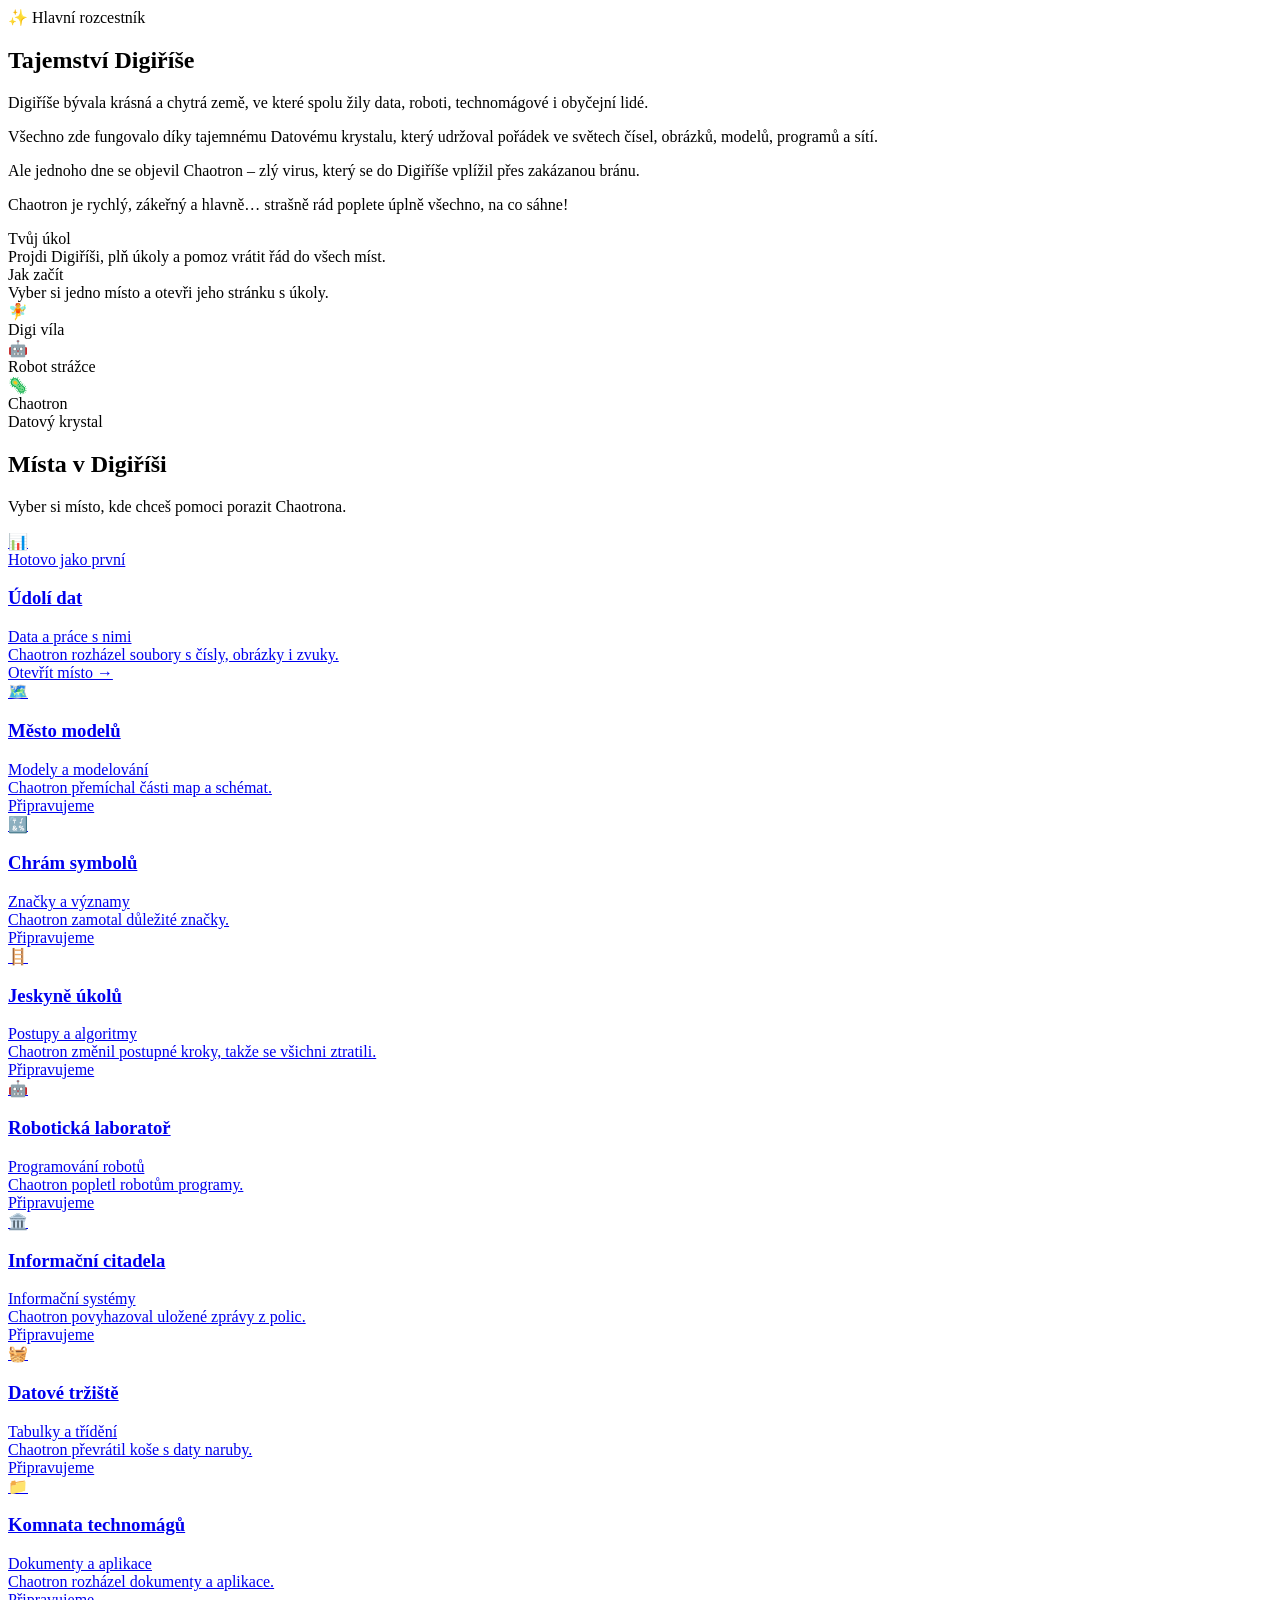
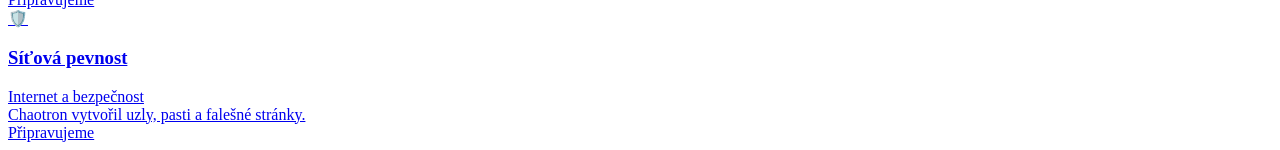
==== index.html @ c81a5618 "Add files via upload" ====
<!DOCTYPE html>
<html lang="cs">
<head>
  <meta charset="utf-8">
  <meta name="viewport" content="width=device-width, initial-scale=1">
  <title>Tajemství Digiříše</title>
  <link rel="stylesheet" href="style.css">
</head>
<body>
  <div class="page-wrap">
    <div class="shell">
      <div class="main-grid">
        <section class="story-panel">
          <div class="story-card">
            <div class="kicker">✨ Hlavní rozcestník</div>

            <div class="title-board">
              <h1>Tajemství Digiříše</h1>
            </div>

            <div class="story-box">
              <p>Digiříše bývala krásná a chytrá země, ve které spolu žily data, roboti, technomágové i obyčejní lidé.</p>
              <p>Všechno zde fungovalo díky tajemnému Datovému krystalu, který udržoval pořádek ve světech čísel, obrázků, modelů, programů a sítí.</p>
              <p>Ale jednoho dne se objevil <span class="evil">Chaotron</span> – zlý virus, který se do Digiříše vplížil přes zakázanou bránu.</p>
              <p class="strong">Chaotron je rychlý, zákeřný a hlavně… strašně rád poplete úplně všechno, na co sáhne!</p>
            </div>

            <div class="info-grid">
              <div class="info-chip sky">
                <span class="label">Tvůj úkol</span>
                <div class="text">Projdi Digiříši, plň úkoly a pomoz vrátit řád do všech míst.</div>
              </div>
              <div class="info-chip mint">
                <span class="label">Jak začít</span>
                <div class="text">Vyber si jedno místo a otevři jeho stránku s úkoly.</div>
              </div>
            </div>

            <div class="scene">
              <div class="tower small" style="left:8%"></div>
              <div class="tower big" style="left:18%"></div>
              <div class="tower small" style="left:33%"></div>
              <div class="tower medium" style="right:29%"></div>
              <div class="tower big" style="right:13%"></div>
              <div class="tower small" style="right:4%"></div>

              <div class="glow"></div>
              <div class="crystal-wrap"><div class="crystal"></div></div>

              <div class="char fairy">
                <div class="emoji">🧚</div>
                <div class="name">Digi víla</div>
              </div>

              <div class="char robot" style="left:18px; bottom:16px">
                <div class="emoji">🤖</div>
                <div class="name">Robot strážce</div>
              </div>

              <div class="char virus">
                <div class="emoji">🦠</div>
                <div class="name">Chaotron</div>
              </div>

              <div class="scene-tag">Datový krystal</div>
            </div>
          </div>
        </section>

        <section class="cards-panel">
          <div class="cards-head">
            <h2>Místa v Digiříši</h2>
            <p>Vyber si místo, kde chceš pomoci porazit Chaotrona.</p>
          </div>

          <div class="place-grid">
            <a class="place-card featured" href="udoli-dat.html">
              <div class="place-top">
                <div class="icon-circle">📊</div>
                <span class="badge">Hotovo jako první</span>
              </div>
              <h3>Údolí dat</h3>
              <div class="place-sub">Data a práce s nimi</div>
              <div class="place-desc">Chaotron rozházel soubory s čísly, obrázky i zvuky.</div>
              <div class="place-link">Otevřít místo →</div>
            </a>

            <a class="place-card placeholder" href="mesto-modelu.html">
              <div class="place-top">
                <div class="icon-circle">🗺️</div>
              </div>
              <h3>Město modelů</h3>
              <div class="place-sub">Modely a modelování</div>
              <div class="place-desc">Chaotron přemíchal části map a schémat.</div>
              <div class="placeholder-note">Připravujeme</div>
            </a>

            <a class="place-card placeholder" href="chram-symbolu.html">
              <div class="place-top">
                <div class="icon-circle">🔣</div>
              </div>
              <h3>Chrám symbolů</h3>
              <div class="place-sub">Značky a významy</div>
              <div class="place-desc">Chaotron zamotal důležité značky.</div>
              <div class="placeholder-note">Připravujeme</div>
            </a>

            <a class="place-card placeholder" href="jeskyne-ukolu.html">
              <div class="place-top">
                <div class="icon-circle">🪜</div>
              </div>
              <h3>Jeskyně úkolů</h3>
              <div class="place-sub">Postupy a algoritmy</div>
              <div class="place-desc">Chaotron změnil postupné kroky, takže se všichni ztratili.</div>
              <div class="placeholder-note">Připravujeme</div>
            </a>

            <a class="place-card placeholder" href="roboticka-laborator.html">
              <div class="place-top">
                <div class="icon-circle">🤖</div>
              </div>
              <h3>Robotická laboratoř</h3>
              <div class="place-sub">Programování robotů</div>
              <div class="place-desc">Chaotron popletl robotům programy.</div>
              <div class="placeholder-note">Připravujeme</div>
            </a>

            <a class="place-card placeholder" href="informacni-citadela.html">
              <div class="place-top">
                <div class="icon-circle">🏛️</div>
              </div>
              <h3>Informační citadela</h3>
              <div class="place-sub">Informační systémy</div>
              <div class="place-desc">Chaotron povyhazoval uložené zprávy z polic.</div>
              <div class="placeholder-note">Připravujeme</div>
            </a>

            <a class="place-card placeholder" href="datove-trziste.html">
              <div class="place-top">
                <div class="icon-circle">🧺</div>
              </div>
              <h3>Datové tržiště</h3>
              <div class="place-sub">Tabulky a třídění</div>
              <div class="place-desc">Chaotron převrátil koše s daty naruby.</div>
              <div class="placeholder-note">Připravujeme</div>
            </a>

            <a class="place-card placeholder" href="komnata-technomagu.html">
              <div class="place-top">
                <div class="icon-circle">📁</div>
              </div>
              <h3>Komnata technomágů</h3>
              <div class="place-sub">Dokumenty a aplikace</div>
              <div class="place-desc">Chaotron rozházel dokumenty a aplikace.</div>
              <div class="placeholder-note">Připravujeme</div>
            </a>

            <a class="place-card placeholder" href="sitova-pevnost.html">
              <div class="place-top">
                <div class="icon-circle">🛡️</div>
              </div>
              <h3>Síťová pevnost</h3>
              <div class="place-sub">Internet a bezpečnost</div>
              <div class="place-desc">Chaotron vytvořil uzly, pasti a falešné stránky.</div>
              <div class="placeholder-note">Připravujeme</div>
            </a>
          </div>
        </section>
      </div>
    </div>
  </div>
</body>
</html>
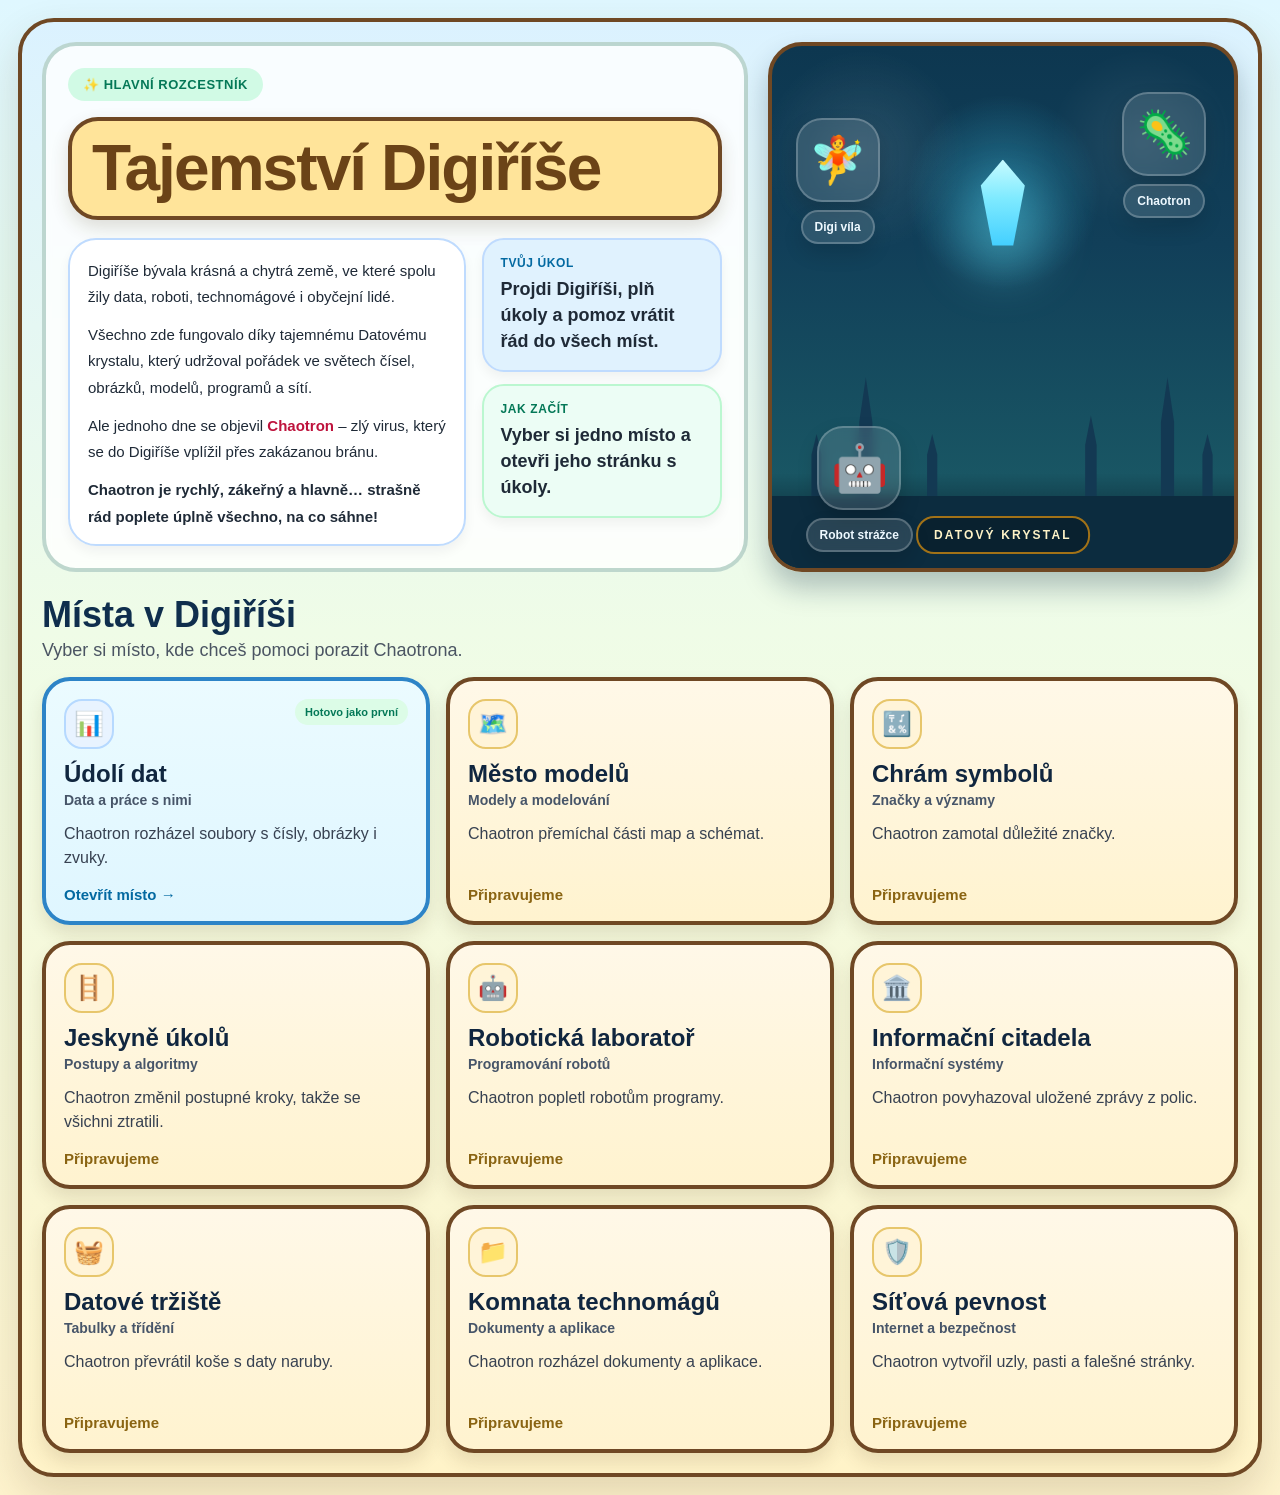
==== commit 255a4ed3: "Add files via upload" ====
--- a/index.html
+++ b/index.html
@@ -1,78 +1,487 @@
-
 <!DOCTYPE html>
 <html lang="cs">
 <head>
   <meta charset="utf-8">
   <meta name="viewport" content="width=device-width, initial-scale=1">
   <title>Tajemství Digiříše</title>
-  <link rel="stylesheet" href="style.css">
+  <style>
+    :root {
+      --bg1: #dff7ff;
+      --bg2: #eafbe5;
+      --bg3: #fff4ce;
+      --panel: rgba(255,255,255,0.82);
+      --line: #6f4824;
+      --gold: #ffe49a;
+      --gold2: #fff3cf;
+      --sky: #dff6ff;
+      --sky-line: #2d84c7;
+      --text: #1f2a37;
+      --muted: #4b5563;
+      --shadow: 0 18px 40px rgba(73, 47, 16, 0.16);
+      --radius-xl: 34px;
+      --radius-lg: 28px;
+      --radius-md: 22px;
+    }
+
+    * { box-sizing: border-box; }
+    html, body { margin: 0; padding: 0; }
+    body {
+      font-family: Arial, Helvetica, sans-serif;
+      background: linear-gradient(180deg, var(--bg1) 0%, var(--bg2) 35%, var(--bg3) 100%);
+      color: var(--text);
+    }
+
+    .page {
+      min-height: 100vh;
+      padding: 18px;
+    }
+
+    .shell {
+      max-width: 1460px;
+      margin: 0 auto;
+      border: 4px solid var(--line);
+      border-radius: 36px;
+      overflow: hidden;
+      background: linear-gradient(180deg, #dbf2ff 0%, #effce7 42%, #fff3c8 100%);
+      box-shadow: var(--shadow);
+    }
+
+    .content {
+      padding: 20px;
+    }
+
+    .hero {
+      display: grid;
+      grid-template-columns: 1.2fr 0.8fr;
+      gap: 20px;
+      align-items: stretch;
+    }
+
+    .story-panel {
+      background: var(--panel);
+      border: 4px solid rgba(6, 95, 70, 0.25);
+      border-radius: var(--radius-xl);
+      padding: 22px;
+      backdrop-filter: blur(4px);
+    }
+
+    .kicker {
+      display: inline-flex;
+      align-items: center;
+      gap: 8px;
+      padding: 9px 15px;
+      border-radius: 999px;
+      background: #d1fae5;
+      font-size: 13px;
+      font-weight: 800;
+      color: #047857;
+      text-transform: uppercase;
+      letter-spacing: .04em;
+    }
+
+    .title-board {
+      margin-top: 16px;
+      background: var(--gold);
+      border: 4px solid var(--line);
+      border-radius: 30px;
+      padding: 16px 20px;
+      box-shadow: 0 8px 18px rgba(73,47,16,0.16);
+    }
+
+    h1 {
+      margin: 0;
+      font-size: clamp(42px, 5vw, 72px);
+      line-height: 0.98;
+      color: #6b4317;
+      letter-spacing: -0.03em;
+    }
+
+    .hero-inner {
+      margin-top: 18px;
+      display: grid;
+      grid-template-columns: 1.25fr 0.75fr;
+      gap: 16px;
+    }
+
+    .story-box {
+      background: rgba(255,255,255,0.9);
+      border: 2px solid #bfdbfe;
+      border-radius: var(--radius-lg);
+      padding: 18px 18px 14px;
+      font-size: 15px;
+      line-height: 1.75;
+      box-shadow: 0 6px 12px rgba(0,0,0,0.05);
+    }
+
+    .story-box p { margin: 0 0 12px; }
+    .story-box p:last-child { margin-bottom: 0; }
+    .evil { color: #be123c; font-weight: 800; }
+    .strong { font-weight: 700; }
+
+    .side-info {
+      display: grid;
+      gap: 12px;
+      align-content: start;
+    }
+
+    .info-card {
+      border-radius: var(--radius-md);
+      padding: 16px;
+      border: 2px solid;
+      box-shadow: 0 6px 12px rgba(0,0,0,0.05);
+    }
+
+    .info-card.blue { background: #e0f2fe; border-color: #bfdbfe; }
+    .info-card.green { background: #ecfdf5; border-color: #bbf7d0; }
+    .info-label {
+      font-size: 12px;
+      font-weight: 800;
+      text-transform: uppercase;
+      letter-spacing: .05em;
+      margin-bottom: 6px;
+    }
+    .blue .info-label { color: #0369a1; }
+    .green .info-label { color: #047857; }
+    .info-text { font-size: 18px; line-height: 1.45; font-weight: 700; }
+
+    .scene {
+      position: relative;
+      min-height: 310px;
+      border: 4px solid var(--line);
+      border-radius: var(--radius-xl);
+      overflow: hidden;
+      background: linear-gradient(180deg, #0d3750 0%, #113f59 38%, #1c5f68 100%);
+      box-shadow: 0 16px 28px rgba(12, 44, 63, 0.28);
+    }
+
+    .scene::before {
+      content: "";
+      position: absolute;
+      inset: 0;
+      background:
+        radial-gradient(circle at 50% 28%, rgba(70,220,255,0.34), transparent 22%),
+        radial-gradient(circle at 20% 20%, rgba(255,255,255,0.10), transparent 18%),
+        radial-gradient(circle at 80% 18%, rgba(255,255,255,0.08), transparent 16%);
+      pointer-events: none;
+    }
+
+    .ground {
+      position: absolute;
+      inset-inline: 0;
+      bottom: 0;
+      height: 95px;
+      background: linear-gradient(180deg, rgba(7,30,44,0) 0%, rgba(7,30,44,0.45) 35%, rgba(7,30,44,0.95) 100%);
+    }
+
+    .ground::after {
+      content: "";
+      position: absolute;
+      inset-inline: 0;
+      bottom: 0;
+      height: 72px;
+      background: #0c2c3f;
+    }
+
+    .tower {
+      position: absolute;
+      bottom: 72px;
+      background: #143853;
+      opacity: .95;
+    }
+    .tower.small { width: 16px; height: 86px; clip-path: polygon(18% 100%,18% 52%,50% 28%,82% 52%,82% 100%); }
+    .tower.medium { width: 18px; height: 98px; clip-path: polygon(18% 100%,18% 48%,50% 18%,82% 48%,82% 100%); }
+    .tower.big { width: 22px; height: 132px; clip-path: polygon(20% 100%,20% 44%,50% 10%,80% 44%,80% 100%); }
+
+    .crystal-glow {
+      position: absolute;
+      left: 50%;
+      top: 28%;
+      width: 82px;
+      height: 82px;
+      transform: translateX(-50%);
+      background: rgba(103,232,249,0.35);
+      border-radius: 999px;
+      filter: blur(24px);
+    }
+
+    .crystal-wrap {
+      position: absolute;
+      left: 50%;
+      top: 21%;
+      transform: translateX(-50%);
+      width: 94px;
+      height: 94px;
+      display: grid;
+      place-items: center;
+    }
+
+    .crystal {
+      width: 58px;
+      height: 86px;
+      background: linear-gradient(180deg, #c7fbff 0%, #7eeaff 45%, #43cfff 100%);
+      clip-path: polygon(50% 0%,88% 30%,68% 100%,32% 100%,12% 30%);
+      box-shadow: 0 0 30px rgba(87, 232, 255, 0.85);
+    }
+
+    .char {
+      position: absolute;
+      display: flex;
+      flex-direction: column;
+      align-items: center;
+      gap: 8px;
+    }
+
+    .char .emoji {
+      display: grid;
+      place-items: center;
+      width: 84px;
+      height: 84px;
+      border-radius: 26px;
+      border: 2px solid rgba(255,255,255,0.22);
+      background: rgba(255,255,255,0.12);
+      box-shadow: 0 10px 20px rgba(0,0,0,0.18);
+      backdrop-filter: blur(6px);
+      font-size: 46px;
+    }
+
+    .char .name {
+      padding: 8px 12px;
+      border-radius: 18px;
+      border: 2px solid rgba(255,255,255,0.22);
+      background: rgba(255,255,255,0.12);
+      color: #eef9ff;
+      font-size: 12px;
+      font-weight: 800;
+      box-shadow: 0 10px 20px rgba(0,0,0,0.12);
+      backdrop-filter: blur(6px);
+    }
+
+    .fairy { left: 24px; top: 72px; }
+    .robot { left: 34px; bottom: 16px; }
+    .virus { right: 28px; top: 46px; }
+
+    .scene-tag {
+      position: absolute;
+      left: 50%;
+      bottom: 14px;
+      transform: translateX(-50%);
+      padding: 10px 16px;
+      border-radius: 18px;
+      border: 2px solid rgba(245, 158, 11, 0.65);
+      background: rgba(0,0,0,0.25);
+      color: #fef3c7;
+      font-size: 12px;
+      font-weight: 800;
+      text-transform: uppercase;
+      letter-spacing: .18em;
+    }
+
+    .places {
+      margin-top: 24px;
+    }
+
+    .places h2 {
+      margin: 0;
+      font-size: 36px;
+      line-height: 1.05;
+      color: #0f2e4d;
+    }
+
+    .places p.sub {
+      margin: 6px 0 0;
+      font-size: 18px;
+      color: var(--muted);
+    }
+
+    .place-grid {
+      margin-top: 16px;
+      display: grid;
+      grid-template-columns: repeat(3, minmax(0, 1fr));
+      gap: 16px;
+    }
+
+    .place-card {
+      display: flex;
+      flex-direction: column;
+      min-height: 248px;
+      text-decoration: none;
+      color: inherit;
+      border: 4px solid var(--line);
+      border-radius: 28px;
+      background: linear-gradient(180deg, #fff8e8 0%, #fff3cf 100%);
+      padding: 18px;
+      box-shadow: 0 10px 18px rgba(73,47,16,0.12);
+      transition: transform .18s ease, box-shadow .18s ease;
+    }
+
+    .place-card:hover {
+      transform: translateY(-4px);
+      box-shadow: 0 14px 24px rgba(73,47,16,0.18);
+    }
+
+    .place-card.featured {
+      border-color: var(--sky-line);
+      background: linear-gradient(180deg, #ebfbff 0%, #dff6ff 100%);
+    }
+
+    .place-top {
+      display: flex;
+      align-items: flex-start;
+      justify-content: space-between;
+      gap: 10px;
+      margin-bottom: 12px;
+    }
+
+    .icon-circle {
+      width: 50px;
+      height: 50px;
+      border-radius: 18px;
+      display: grid;
+      place-items: center;
+      font-size: 24px;
+      border: 2px solid #e7c66b;
+      background: #fff4d8;
+      flex: none;
+    }
+
+    .featured .icon-circle {
+      border-color: #b6d9ff;
+      background: #e8f3ff;
+    }
+
+    .badge {
+      display: inline-block;
+      padding: 7px 10px;
+      border-radius: 999px;
+      background: #dcfce7;
+      color: #047857;
+      font-size: 11px;
+      font-weight: 800;
+      white-space: nowrap;
+    }
+
+    .place-card h3 {
+      margin: 0;
+      font-size: 24px;
+      line-height: 1.12;
+      color: #10263f;
+    }
+
+    .place-sub {
+      margin-top: 4px;
+      font-size: 14px;
+      font-weight: 700;
+      color: #475569;
+    }
+
+    .place-desc {
+      margin-top: 14px;
+      font-size: 16px;
+      line-height: 1.55;
+      color: #374151;
+      flex: 1;
+    }
+
+    .place-link, .placeholder-note {
+      margin-top: 14px;
+      font-size: 15px;
+      font-weight: 800;
+    }
+
+    .place-link { color: #0369a1; }
+    .placeholder-note { color: #8a6412; }
+
+    @media (max-width: 1200px) {
+      .hero { grid-template-columns: 1fr; }
+      .scene { min-height: 280px; }
+    }
+
+    @media (max-width: 980px) {
+      .hero-inner { grid-template-columns: 1fr; }
+      .place-grid { grid-template-columns: repeat(2, minmax(0, 1fr)); }
+    }
+
+    @media (max-width: 640px) {
+      .page { padding: 10px; }
+      .content { padding: 12px; }
+      .story-panel { padding: 16px; }
+      .title-board { padding: 14px 16px; }
+      .place-grid { grid-template-columns: 1fr; }
+      .place-card { min-height: 220px; }
+      .scene { min-height: 250px; }
+      .char .emoji { width: 72px; height: 72px; font-size: 38px; }
+      .char .name { font-size: 11px; }
+      .scene-tag { letter-spacing: .1em; }
+    }
+  </style>
 </head>
 <body>
-  <div class="page-wrap">
+  <div class="page">
     <div class="shell">
-      <div class="main-grid">
-        <section class="story-panel">
-          <div class="story-card">
+      <div class="content">
+        <section class="hero">
+          <div class="story-panel">
             <div class="kicker">✨ Hlavní rozcestník</div>
 
             <div class="title-board">
               <h1>Tajemství Digiříše</h1>
             </div>
 
-            <div class="story-box">
-              <p>Digiříše bývala krásná a chytrá země, ve které spolu žily data, roboti, technomágové i obyčejní lidé.</p>
-              <p>Všechno zde fungovalo díky tajemnému Datovému krystalu, který udržoval pořádek ve světech čísel, obrázků, modelů, programů a sítí.</p>
-              <p>Ale jednoho dne se objevil <span class="evil">Chaotron</span> – zlý virus, který se do Digiříše vplížil přes zakázanou bránu.</p>
-              <p class="strong">Chaotron je rychlý, zákeřný a hlavně… strašně rád poplete úplně všechno, na co sáhne!</p>
-            </div>
-
-            <div class="info-grid">
-              <div class="info-chip sky">
-                <span class="label">Tvůj úkol</span>
-                <div class="text">Projdi Digiříši, plň úkoly a pomoz vrátit řád do všech míst.</div>
+            <div class="hero-inner">
+              <div class="story-box">
+                <p>Digiříše bývala krásná a chytrá země, ve které spolu žily data, roboti, technomágové i obyčejní lidé.</p>
+                <p>Všechno zde fungovalo díky tajemnému Datovému krystalu, který udržoval pořádek ve světech čísel, obrázků, modelů, programů a sítí.</p>
+                <p>Ale jednoho dne se objevil <span class="evil">Chaotron</span> – zlý virus, který se do Digiříše vplížil přes zakázanou bránu.</p>
+                <p class="strong">Chaotron je rychlý, zákeřný a hlavně… strašně rád poplete úplně všechno, na co sáhne!</p>
               </div>
-              <div class="info-chip mint">
-                <span class="label">Jak začít</span>
-                <div class="text">Vyber si jedno místo a otevři jeho stránku s úkoly.</div>
+
+              <div class="side-info">
+                <div class="info-card blue">
+                  <div class="info-label">Tvůj úkol</div>
+                  <div class="info-text">Projdi Digiříši, plň úkoly a pomoz vrátit řád do všech míst.</div>
+                </div>
+                <div class="info-card green">
+                  <div class="info-label">Jak začít</div>
+                  <div class="info-text">Vyber si jedno místo a otevři jeho stránku s úkoly.</div>
+                </div>
               </div>
             </div>
-
-            <div class="scene">
-              <div class="tower small" style="left:8%"></div>
-              <div class="tower big" style="left:18%"></div>
-              <div class="tower small" style="left:33%"></div>
-              <div class="tower medium" style="right:29%"></div>
-              <div class="tower big" style="right:13%"></div>
-              <div class="tower small" style="right:4%"></div>
-
-              <div class="glow"></div>
-              <div class="crystal-wrap"><div class="crystal"></div></div>
-
-              <div class="char fairy">
-                <div class="emoji">🧚</div>
-                <div class="name">Digi víla</div>
-              </div>
-
-              <div class="char robot" style="left:18px; bottom:16px">
-                <div class="emoji">🤖</div>
-                <div class="name">Robot strážce</div>
-              </div>
-
-              <div class="char virus">
-                <div class="emoji">🦠</div>
-                <div class="name">Chaotron</div>
-              </div>
-
-              <div class="scene-tag">Datový krystal</div>
+          </div>
+
+          <div class="scene">
+            <div class="ground"></div>
+            <div class="tower small" style="left:8%"></div>
+            <div class="tower big" style="left:18%"></div>
+            <div class="tower small" style="left:33%"></div>
+            <div class="tower medium" style="right:29%"></div>
+            <div class="tower big" style="right:12%"></div>
+            <div class="tower small" style="right:4%"></div>
+
+            <div class="crystal-glow"></div>
+            <div class="crystal-wrap"><div class="crystal"></div></div>
+
+            <div class="char fairy">
+              <div class="emoji">🧚</div>
+              <div class="name">Digi víla</div>
             </div>
+
+            <div class="char robot">
+              <div class="emoji">🤖</div>
+              <div class="name">Robot strážce</div>
+            </div>
+
+            <div class="char virus">
+              <div class="emoji">🦠</div>
+              <div class="name">Chaotron</div>
+            </div>
+
+            <div class="scene-tag">Datový krystal</div>
           </div>
         </section>
 
-        <section class="cards-panel">
-          <div class="cards-head">
-            <h2>Místa v Digiříši</h2>
-            <p>Vyber si místo, kde chceš pomoci porazit Chaotrona.</p>
-          </div>
+        <section class="places">
+          <h2>Místa v Digiříši</h2>
+          <p class="sub">Vyber si místo, kde chceš pomoci porazit Chaotrona.</p>
 
           <div class="place-grid">
             <a class="place-card featured" href="udoli-dat.html">
@@ -86,80 +495,64 @@
               <div class="place-link">Otevřít místo →</div>
             </a>
 
-            <a class="place-card placeholder" href="mesto-modelu.html">
-              <div class="place-top">
-                <div class="icon-circle">🗺️</div>
-              </div>
+            <a class="place-card" href="mesto-modelu.html">
+              <div class="place-top"><div class="icon-circle">🗺️</div></div>
               <h3>Město modelů</h3>
               <div class="place-sub">Modely a modelování</div>
               <div class="place-desc">Chaotron přemíchal části map a schémat.</div>
               <div class="placeholder-note">Připravujeme</div>
             </a>
 
-            <a class="place-card placeholder" href="chram-symbolu.html">
-              <div class="place-top">
-                <div class="icon-circle">🔣</div>
-              </div>
+            <a class="place-card" href="chram-symbolu.html">
+              <div class="place-top"><div class="icon-circle">🔣</div></div>
               <h3>Chrám symbolů</h3>
               <div class="place-sub">Značky a významy</div>
               <div class="place-desc">Chaotron zamotal důležité značky.</div>
               <div class="placeholder-note">Připravujeme</div>
             </a>
 
-            <a class="place-card placeholder" href="jeskyne-ukolu.html">
-              <div class="place-top">
-                <div class="icon-circle">🪜</div>
-              </div>
+            <a class="place-card" href="jeskyne-ukolu.html">
+              <div class="place-top"><div class="icon-circle">🪜</div></div>
               <h3>Jeskyně úkolů</h3>
               <div class="place-sub">Postupy a algoritmy</div>
               <div class="place-desc">Chaotron změnil postupné kroky, takže se všichni ztratili.</div>
               <div class="placeholder-note">Připravujeme</div>
             </a>
 
-            <a class="place-card placeholder" href="roboticka-laborator.html">
-              <div class="place-top">
-                <div class="icon-circle">🤖</div>
-              </div>
+            <a class="place-card" href="roboticka-laborator.html">
+              <div class="place-top"><div class="icon-circle">🤖</div></div>
               <h3>Robotická laboratoř</h3>
               <div class="place-sub">Programování robotů</div>
               <div class="place-desc">Chaotron popletl robotům programy.</div>
               <div class="placeholder-note">Připravujeme</div>
             </a>
 
-            <a class="place-card placeholder" href="informacni-citadela.html">
-              <div class="place-top">
-                <div class="icon-circle">🏛️</div>
-              </div>
+            <a class="place-card" href="informacni-citadela.html">
+              <div class="place-top"><div class="icon-circle">🏛️</div></div>
               <h3>Informační citadela</h3>
               <div class="place-sub">Informační systémy</div>
               <div class="place-desc">Chaotron povyhazoval uložené zprávy z polic.</div>
               <div class="placeholder-note">Připravujeme</div>
             </a>
 
-            <a class="place-card placeholder" href="datove-trziste.html">
-              <div class="place-top">
-                <div class="icon-circle">🧺</div>
-              </div>
+            <a class="place-card" href="datove-trziste.html">
+              <div class="place-top"><div class="icon-circle">🧺</div></div>
               <h3>Datové tržiště</h3>
               <div class="place-sub">Tabulky a třídění</div>
               <div class="place-desc">Chaotron převrátil koše s daty naruby.</div>
               <div class="placeholder-note">Připravujeme</div>
             </a>
 
-            <a class="place-card placeholder" href="komnata-technomagu.html">
-              <div class="place-top">
-                <div class="icon-circle">📁</div>
-              </div>
+            <a class="place-card" href="komnata-technomagu.html">
+              <div class="place-top"><div class="icon-circle">📁</div></div>
               <h3>Komnata technomágů</h3>
               <div class="place-sub">Dokumenty a aplikace</div>
               <div class="place-desc">Chaotron rozházel dokumenty a aplikace.</div>
               <div class="placeholder-note">Připravujeme</div>
             </a>
 
-            <a class="place-card placeholder" href="sitova-pevnost.html">
-              <div class="place-top">
-                <div class="icon-circle">🛡️</div>
-              </div>
+            <a class="place-card" href="sitova-pevnost.html">
+              <div class="place-top"><div class="icon-circle">🛡️</div></div>
               <h3>Síťová pevnost</h3>
               <div class="place-sub">Internet a bezpečnost</div>
               <div class="place-desc">Chaotron vytvořil uzly, pasti a falešné stránky.</div>
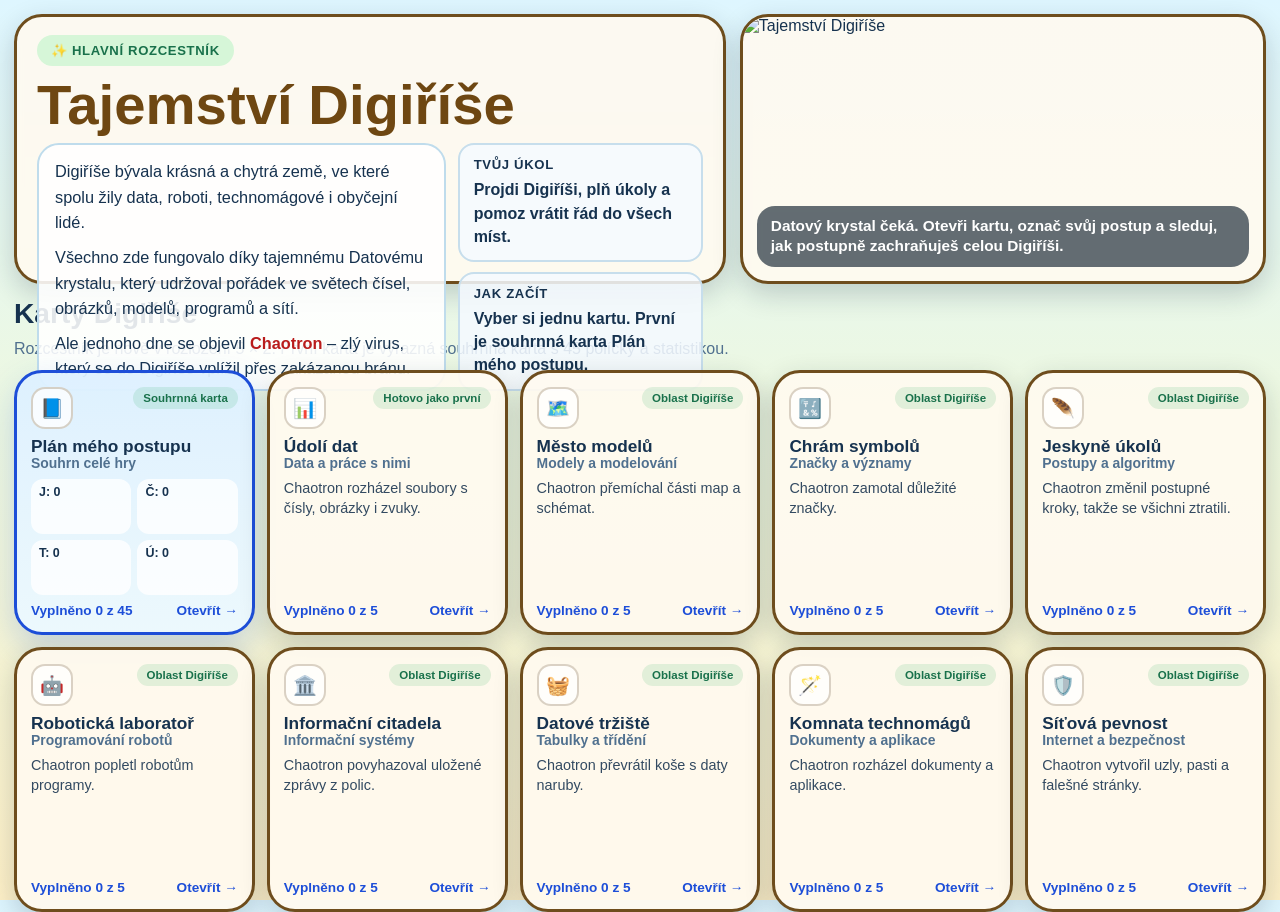
==== commit 794a6844: "Add files via upload" ====
--- a/index.html
+++ b/index.html
@@ -1,567 +1,50 @@
-<!DOCTYPE html>
+<!doctype html>
 <html lang="cs">
 <head>
   <meta charset="utf-8">
   <meta name="viewport" content="width=device-width, initial-scale=1">
   <title>Tajemství Digiříše</title>
-  <style>
-    :root {
-      --bg1: #dff7ff;
-      --bg2: #eafbe5;
-      --bg3: #fff4ce;
-      --panel: rgba(255,255,255,0.82);
-      --line: #6f4824;
-      --gold: #ffe49a;
-      --gold2: #fff3cf;
-      --sky: #dff6ff;
-      --sky-line: #2d84c7;
-      --text: #1f2a37;
-      --muted: #4b5563;
-      --shadow: 0 18px 40px rgba(73, 47, 16, 0.16);
-      --radius-xl: 34px;
-      --radius-lg: 28px;
-      --radius-md: 22px;
-    }
-
-    * { box-sizing: border-box; }
-    html, body { margin: 0; padding: 0; }
-    body {
-      font-family: Arial, Helvetica, sans-serif;
-      background: linear-gradient(180deg, var(--bg1) 0%, var(--bg2) 35%, var(--bg3) 100%);
-      color: var(--text);
-    }
-
-    .page {
-      min-height: 100vh;
-      padding: 18px;
-    }
-
-    .shell {
-      max-width: 1460px;
-      margin: 0 auto;
-      border: 4px solid var(--line);
-      border-radius: 36px;
-      overflow: hidden;
-      background: linear-gradient(180deg, #dbf2ff 0%, #effce7 42%, #fff3c8 100%);
-      box-shadow: var(--shadow);
-    }
-
-    .content {
-      padding: 20px;
-    }
-
-    .hero {
-      display: grid;
-      grid-template-columns: 1.2fr 0.8fr;
-      gap: 20px;
-      align-items: stretch;
-    }
-
-    .story-panel {
-      background: var(--panel);
-      border: 4px solid rgba(6, 95, 70, 0.25);
-      border-radius: var(--radius-xl);
-      padding: 22px;
-      backdrop-filter: blur(4px);
-    }
-
-    .kicker {
-      display: inline-flex;
-      align-items: center;
-      gap: 8px;
-      padding: 9px 15px;
-      border-radius: 999px;
-      background: #d1fae5;
-      font-size: 13px;
-      font-weight: 800;
-      color: #047857;
-      text-transform: uppercase;
-      letter-spacing: .04em;
-    }
-
-    .title-board {
-      margin-top: 16px;
-      background: var(--gold);
-      border: 4px solid var(--line);
-      border-radius: 30px;
-      padding: 16px 20px;
-      box-shadow: 0 8px 18px rgba(73,47,16,0.16);
-    }
-
-    h1 {
-      margin: 0;
-      font-size: clamp(42px, 5vw, 72px);
-      line-height: 0.98;
-      color: #6b4317;
-      letter-spacing: -0.03em;
-    }
-
-    .hero-inner {
-      margin-top: 18px;
-      display: grid;
-      grid-template-columns: 1.25fr 0.75fr;
-      gap: 16px;
-    }
-
-    .story-box {
-      background: rgba(255,255,255,0.9);
-      border: 2px solid #bfdbfe;
-      border-radius: var(--radius-lg);
-      padding: 18px 18px 14px;
-      font-size: 15px;
-      line-height: 1.75;
-      box-shadow: 0 6px 12px rgba(0,0,0,0.05);
-    }
-
-    .story-box p { margin: 0 0 12px; }
-    .story-box p:last-child { margin-bottom: 0; }
-    .evil { color: #be123c; font-weight: 800; }
-    .strong { font-weight: 700; }
-
-    .side-info {
-      display: grid;
-      gap: 12px;
-      align-content: start;
-    }
-
-    .info-card {
-      border-radius: var(--radius-md);
-      padding: 16px;
-      border: 2px solid;
-      box-shadow: 0 6px 12px rgba(0,0,0,0.05);
-    }
-
-    .info-card.blue { background: #e0f2fe; border-color: #bfdbfe; }
-    .info-card.green { background: #ecfdf5; border-color: #bbf7d0; }
-    .info-label {
-      font-size: 12px;
-      font-weight: 800;
-      text-transform: uppercase;
-      letter-spacing: .05em;
-      margin-bottom: 6px;
-    }
-    .blue .info-label { color: #0369a1; }
-    .green .info-label { color: #047857; }
-    .info-text { font-size: 18px; line-height: 1.45; font-weight: 700; }
-
-    .scene {
-      position: relative;
-      min-height: 310px;
-      border: 4px solid var(--line);
-      border-radius: var(--radius-xl);
-      overflow: hidden;
-      background: linear-gradient(180deg, #0d3750 0%, #113f59 38%, #1c5f68 100%);
-      box-shadow: 0 16px 28px rgba(12, 44, 63, 0.28);
-    }
-
-    .scene::before {
-      content: "";
-      position: absolute;
-      inset: 0;
-      background:
-        radial-gradient(circle at 50% 28%, rgba(70,220,255,0.34), transparent 22%),
-        radial-gradient(circle at 20% 20%, rgba(255,255,255,0.10), transparent 18%),
-        radial-gradient(circle at 80% 18%, rgba(255,255,255,0.08), transparent 16%);
-      pointer-events: none;
-    }
-
-    .ground {
-      position: absolute;
-      inset-inline: 0;
-      bottom: 0;
-      height: 95px;
-      background: linear-gradient(180deg, rgba(7,30,44,0) 0%, rgba(7,30,44,0.45) 35%, rgba(7,30,44,0.95) 100%);
-    }
-
-    .ground::after {
-      content: "";
-      position: absolute;
-      inset-inline: 0;
-      bottom: 0;
-      height: 72px;
-      background: #0c2c3f;
-    }
-
-    .tower {
-      position: absolute;
-      bottom: 72px;
-      background: #143853;
-      opacity: .95;
-    }
-    .tower.small { width: 16px; height: 86px; clip-path: polygon(18% 100%,18% 52%,50% 28%,82% 52%,82% 100%); }
-    .tower.medium { width: 18px; height: 98px; clip-path: polygon(18% 100%,18% 48%,50% 18%,82% 48%,82% 100%); }
-    .tower.big { width: 22px; height: 132px; clip-path: polygon(20% 100%,20% 44%,50% 10%,80% 44%,80% 100%); }
-
-    .crystal-glow {
-      position: absolute;
-      left: 50%;
-      top: 28%;
-      width: 82px;
-      height: 82px;
-      transform: translateX(-50%);
-      background: rgba(103,232,249,0.35);
-      border-radius: 999px;
-      filter: blur(24px);
-    }
-
-    .crystal-wrap {
-      position: absolute;
-      left: 50%;
-      top: 21%;
-      transform: translateX(-50%);
-      width: 94px;
-      height: 94px;
-      display: grid;
-      place-items: center;
-    }
-
-    .crystal {
-      width: 58px;
-      height: 86px;
-      background: linear-gradient(180deg, #c7fbff 0%, #7eeaff 45%, #43cfff 100%);
-      clip-path: polygon(50% 0%,88% 30%,68% 100%,32% 100%,12% 30%);
-      box-shadow: 0 0 30px rgba(87, 232, 255, 0.85);
-    }
-
-    .char {
-      position: absolute;
-      display: flex;
-      flex-direction: column;
-      align-items: center;
-      gap: 8px;
-    }
-
-    .char .emoji {
-      display: grid;
-      place-items: center;
-      width: 84px;
-      height: 84px;
-      border-radius: 26px;
-      border: 2px solid rgba(255,255,255,0.22);
-      background: rgba(255,255,255,0.12);
-      box-shadow: 0 10px 20px rgba(0,0,0,0.18);
-      backdrop-filter: blur(6px);
-      font-size: 46px;
-    }
-
-    .char .name {
-      padding: 8px 12px;
-      border-radius: 18px;
-      border: 2px solid rgba(255,255,255,0.22);
-      background: rgba(255,255,255,0.12);
-      color: #eef9ff;
-      font-size: 12px;
-      font-weight: 800;
-      box-shadow: 0 10px 20px rgba(0,0,0,0.12);
-      backdrop-filter: blur(6px);
-    }
-
-    .fairy { left: 24px; top: 72px; }
-    .robot { left: 34px; bottom: 16px; }
-    .virus { right: 28px; top: 46px; }
-
-    .scene-tag {
-      position: absolute;
-      left: 50%;
-      bottom: 14px;
-      transform: translateX(-50%);
-      padding: 10px 16px;
-      border-radius: 18px;
-      border: 2px solid rgba(245, 158, 11, 0.65);
-      background: rgba(0,0,0,0.25);
-      color: #fef3c7;
-      font-size: 12px;
-      font-weight: 800;
-      text-transform: uppercase;
-      letter-spacing: .18em;
-    }
-
-    .places {
-      margin-top: 24px;
-    }
-
-    .places h2 {
-      margin: 0;
-      font-size: 36px;
-      line-height: 1.05;
-      color: #0f2e4d;
-    }
-
-    .places p.sub {
-      margin: 6px 0 0;
-      font-size: 18px;
-      color: var(--muted);
-    }
-
-    .place-grid {
-      margin-top: 16px;
-      display: grid;
-      grid-template-columns: repeat(3, minmax(0, 1fr));
-      gap: 16px;
-    }
-
-    .place-card {
-      display: flex;
-      flex-direction: column;
-      min-height: 248px;
-      text-decoration: none;
-      color: inherit;
-      border: 4px solid var(--line);
-      border-radius: 28px;
-      background: linear-gradient(180deg, #fff8e8 0%, #fff3cf 100%);
-      padding: 18px;
-      box-shadow: 0 10px 18px rgba(73,47,16,0.12);
-      transition: transform .18s ease, box-shadow .18s ease;
-    }
-
-    .place-card:hover {
-      transform: translateY(-4px);
-      box-shadow: 0 14px 24px rgba(73,47,16,0.18);
-    }
-
-    .place-card.featured {
-      border-color: var(--sky-line);
-      background: linear-gradient(180deg, #ebfbff 0%, #dff6ff 100%);
-    }
-
-    .place-top {
-      display: flex;
-      align-items: flex-start;
-      justify-content: space-between;
-      gap: 10px;
-      margin-bottom: 12px;
-    }
-
-    .icon-circle {
-      width: 50px;
-      height: 50px;
-      border-radius: 18px;
-      display: grid;
-      place-items: center;
-      font-size: 24px;
-      border: 2px solid #e7c66b;
-      background: #fff4d8;
-      flex: none;
-    }
-
-    .featured .icon-circle {
-      border-color: #b6d9ff;
-      background: #e8f3ff;
-    }
-
-    .badge {
-      display: inline-block;
-      padding: 7px 10px;
-      border-radius: 999px;
-      background: #dcfce7;
-      color: #047857;
-      font-size: 11px;
-      font-weight: 800;
-      white-space: nowrap;
-    }
-
-    .place-card h3 {
-      margin: 0;
-      font-size: 24px;
-      line-height: 1.12;
-      color: #10263f;
-    }
-
-    .place-sub {
-      margin-top: 4px;
-      font-size: 14px;
-      font-weight: 700;
-      color: #475569;
-    }
-
-    .place-desc {
-      margin-top: 14px;
-      font-size: 16px;
-      line-height: 1.55;
-      color: #374151;
-      flex: 1;
-    }
-
-    .place-link, .placeholder-note {
-      margin-top: 14px;
-      font-size: 15px;
-      font-weight: 800;
-    }
-
-    .place-link { color: #0369a1; }
-    .placeholder-note { color: #8a6412; }
-
-    @media (max-width: 1200px) {
-      .hero { grid-template-columns: 1fr; }
-      .scene { min-height: 280px; }
-    }
-
-    @media (max-width: 980px) {
-      .hero-inner { grid-template-columns: 1fr; }
-      .place-grid { grid-template-columns: repeat(2, minmax(0, 1fr)); }
-    }
-
-    @media (max-width: 640px) {
-      .page { padding: 10px; }
-      .content { padding: 12px; }
-      .story-panel { padding: 16px; }
-      .title-board { padding: 14px 16px; }
-      .place-grid { grid-template-columns: 1fr; }
-      .place-card { min-height: 220px; }
-      .scene { min-height: 250px; }
-      .char .emoji { width: 72px; height: 72px; font-size: 38px; }
-      .char .name { font-size: 11px; }
-      .scene-tag { letter-spacing: .1em; }
-    }
-  </style>
+  <link rel="stylesheet" href="style.css">
 </head>
-<body>
-  <div class="page">
-    <div class="shell">
-      <div class="content">
-        <section class="hero">
-          <div class="story-panel">
-            <div class="kicker">✨ Hlavní rozcestník</div>
-
-            <div class="title-board">
-              <h1>Tajemství Digiříše</h1>
+<body class="no-scroll" data-view="home">
+  <div class="site-shell">
+    <div class="main-frame">
+      <section class="hero">
+        <div class="hero-card">
+          <div class="hero-badge">✨ Hlavní rozcestník</div>
+          <h1 class="hero-title">Tajemství Digiříše</h1>
+          <div class="hero-story">
+            <div class="hero-text">
+              <p>Digiříše bývala krásná a chytrá země, ve které spolu žily data, roboti, technomágové i obyčejní lidé.</p>
+              <p>Všechno zde fungovalo díky tajemnému Datovému krystalu, který udržoval pořádek ve světech čísel, obrázků, modelů, programů a sítí.</p>
+              <p>Ale jednoho dne se objevil <strong style="color:#b91c1c;">Chaotron</strong> – zlý virus, který se do Digiříše vplížil přes zakázanou bránu.</p>
+              <p><strong>Chaotron je rychlý, zákeřný a hlavně… strašně rád poplete úplně všechno, na co sáhne!</strong></p>
             </div>
-
-            <div class="hero-inner">
-              <div class="story-box">
-                <p>Digiříše bývala krásná a chytrá země, ve které spolu žily data, roboti, technomágové i obyčejní lidé.</p>
-                <p>Všechno zde fungovalo díky tajemnému Datovému krystalu, který udržoval pořádek ve světech čísel, obrázků, modelů, programů a sítí.</p>
-                <p>Ale jednoho dne se objevil <span class="evil">Chaotron</span> – zlý virus, který se do Digiříše vplížil přes zakázanou bránu.</p>
-                <p class="strong">Chaotron je rychlý, zákeřný a hlavně… strašně rád poplete úplně všechno, na co sáhne!</p>
+            <div class="hero-mini-panels">
+              <div class="mini-panel">
+                <h3>Tvůj úkol</h3>
+                <p>Projdi Digiříši, plň úkoly a pomoz vrátit řád do všech míst.</p>
               </div>
-
-              <div class="side-info">
-                <div class="info-card blue">
-                  <div class="info-label">Tvůj úkol</div>
-                  <div class="info-text">Projdi Digiříši, plň úkoly a pomoz vrátit řád do všech míst.</div>
-                </div>
-                <div class="info-card green">
-                  <div class="info-label">Jak začít</div>
-                  <div class="info-text">Vyber si jedno místo a otevři jeho stránku s úkoly.</div>
-                </div>
+              <div class="mini-panel">
+                <h3>Jak začít</h3>
+                <p>Vyber si jednu kartu. První je souhrnná karta Plán mého postupu.</p>
               </div>
             </div>
           </div>
-
-          <div class="scene">
-            <div class="ground"></div>
-            <div class="tower small" style="left:8%"></div>
-            <div class="tower big" style="left:18%"></div>
-            <div class="tower small" style="left:33%"></div>
-            <div class="tower medium" style="right:29%"></div>
-            <div class="tower big" style="right:12%"></div>
-            <div class="tower small" style="right:4%"></div>
-
-            <div class="crystal-glow"></div>
-            <div class="crystal-wrap"><div class="crystal"></div></div>
-
-            <div class="char fairy">
-              <div class="emoji">🧚</div>
-              <div class="name">Digi víla</div>
-            </div>
-
-            <div class="char robot">
-              <div class="emoji">🤖</div>
-              <div class="name">Robot strážce</div>
-            </div>
-
-            <div class="char virus">
-              <div class="emoji">🦠</div>
-              <div class="name">Chaotron</div>
-            </div>
-
-            <div class="scene-tag">Datový krystal</div>
-          </div>
-        </section>
-
-        <section class="places">
-          <h2>Místa v Digiříši</h2>
-          <p class="sub">Vyber si místo, kde chceš pomoci porazit Chaotrona.</p>
-
-          <div class="place-grid">
-            <a class="place-card featured" href="udoli-dat.html">
-              <div class="place-top">
-                <div class="icon-circle">📊</div>
-                <span class="badge">Hotovo jako první</span>
-              </div>
-              <h3>Údolí dat</h3>
-              <div class="place-sub">Data a práce s nimi</div>
-              <div class="place-desc">Chaotron rozházel soubory s čísly, obrázky i zvuky.</div>
-              <div class="place-link">Otevřít místo →</div>
-            </a>
-
-            <a class="place-card" href="mesto-modelu.html">
-              <div class="place-top"><div class="icon-circle">🗺️</div></div>
-              <h3>Město modelů</h3>
-              <div class="place-sub">Modely a modelování</div>
-              <div class="place-desc">Chaotron přemíchal části map a schémat.</div>
-              <div class="placeholder-note">Připravujeme</div>
-            </a>
-
-            <a class="place-card" href="chram-symbolu.html">
-              <div class="place-top"><div class="icon-circle">🔣</div></div>
-              <h3>Chrám symbolů</h3>
-              <div class="place-sub">Značky a významy</div>
-              <div class="place-desc">Chaotron zamotal důležité značky.</div>
-              <div class="placeholder-note">Připravujeme</div>
-            </a>
-
-            <a class="place-card" href="jeskyne-ukolu.html">
-              <div class="place-top"><div class="icon-circle">🪜</div></div>
-              <h3>Jeskyně úkolů</h3>
-              <div class="place-sub">Postupy a algoritmy</div>
-              <div class="place-desc">Chaotron změnil postupné kroky, takže se všichni ztratili.</div>
-              <div class="placeholder-note">Připravujeme</div>
-            </a>
-
-            <a class="place-card" href="roboticka-laborator.html">
-              <div class="place-top"><div class="icon-circle">🤖</div></div>
-              <h3>Robotická laboratoř</h3>
-              <div class="place-sub">Programování robotů</div>
-              <div class="place-desc">Chaotron popletl robotům programy.</div>
-              <div class="placeholder-note">Připravujeme</div>
-            </a>
-
-            <a class="place-card" href="informacni-citadela.html">
-              <div class="place-top"><div class="icon-circle">🏛️</div></div>
-              <h3>Informační citadela</h3>
-              <div class="place-sub">Informační systémy</div>
-              <div class="place-desc">Chaotron povyhazoval uložené zprávy z polic.</div>
-              <div class="placeholder-note">Připravujeme</div>
-            </a>
-
-            <a class="place-card" href="datove-trziste.html">
-              <div class="place-top"><div class="icon-circle">🧺</div></div>
-              <h3>Datové tržiště</h3>
-              <div class="place-sub">Tabulky a třídění</div>
-              <div class="place-desc">Chaotron převrátil koše s daty naruby.</div>
-              <div class="placeholder-note">Připravujeme</div>
-            </a>
-
-            <a class="place-card" href="komnata-technomagu.html">
-              <div class="place-top"><div class="icon-circle">📁</div></div>
-              <h3>Komnata technomágů</h3>
-              <div class="place-sub">Dokumenty a aplikace</div>
-              <div class="place-desc">Chaotron rozházel dokumenty a aplikace.</div>
-              <div class="placeholder-note">Připravujeme</div>
-            </a>
-
-            <a class="place-card" href="sitova-pevnost.html">
-              <div class="place-top"><div class="icon-circle">🛡️</div></div>
-              <h3>Síťová pevnost</h3>
-              <div class="place-sub">Internet a bezpečnost</div>
-              <div class="place-desc">Chaotron vytvořil uzly, pasti a falešné stránky.</div>
-              <div class="placeholder-note">Připravujeme</div>
-            </a>
-          </div>
-        </section>
-      </div>
+        </div>
+        <div class="poster-card">
+          <img src="assets/tajemstvi-digirise-poster.png" alt="Tajemství Digiříše">
+          <div class="poster-overlay">Datový krystal čeká. Otevři kartu, označ svůj postup a sleduj, jak postupně zachraňuješ celou Digiříši.</div>
+        </div>
+      </section>
+      <section class="grid-wrap">
+        <h2 class="grid-title">Karty Digiříše</h2>
+        <p class="grid-subtitle">Rozcestník je nově v rozložení 5 × 2. První karta je výrazná souhrnná karta s 45 políčky a statistikou.</p>
+        <div class="home-grid" id="home-grid"></div>
+      </section>
     </div>
   </div>
+  <script src="data.js"></script>
+  <script src="script.js"></script>
 </body>
-</html>
+</html>
--- a/style.css
+++ b/style.css
@@ -0,0 +1,128 @@
+
+:root {
+  --paper: #fff8e8;
+  --ink: #16324f;
+  --line: #6e4d1d;
+  --panel: rgba(255, 250, 240, 0.90);
+  --shadow: 0 10px 28px rgba(15, 35, 55, 0.20);
+  --radius-xl: 28px;
+  --radius-lg: 22px;
+  --radius-md: 16px;
+  --soft: #f4efe2;
+  --sky: #d9f3ff;
+  --bg: linear-gradient(180deg, #def6ff 0%, #eef8df 48%, #fef0c7 100%);
+  --muted: #50708f;
+  --card-height: clamp(168px, 19vh, 210px);
+  --button-height: 36px;
+  font-family: "Trebuchet MS", "Segoe UI", Arial, sans-serif;
+}
+* { box-sizing: border-box; }
+html, body { margin: 0; padding: 0; min-height: 100%; background: var(--bg); color: var(--ink); }
+a { color: inherit; text-decoration: none; }
+button, input, textarea { font: inherit; }
+body.no-scroll { height: 100vh; overflow: hidden; }
+.site-shell { height: 100vh; max-width: 1500px; margin: 0 auto; padding: 14px; }
+.main-frame { height: 100%; display: grid; grid-template-rows: minmax(220px, 30vh) minmax(0, 1fr); gap: 14px; }
+.hero { position: relative; display: grid; grid-template-columns: 1.15fr 0.85fr; gap: 14px; }
+.hero-card,.poster-card,.grid-card,.page-panel,.summary-panel { border: 3px solid var(--line); border-radius: var(--radius-xl); background: var(--panel); box-shadow: var(--shadow); }
+.hero-card { padding: 18px 20px; display: grid; grid-template-rows: auto auto 1fr auto; gap: 12px; min-height: 0; backdrop-filter: blur(4px); }
+.hero-badge { display: inline-flex; align-items: center; gap: 8px; width: max-content; padding: 8px 14px; border-radius: 999px; background: #d6f6d8; color: #19714b; font-size: 0.82rem; font-weight: 800; letter-spacing: 0.05em; text-transform: uppercase; }
+.hero-title { margin: 0; font-size: clamp(2rem, 4.4vw, 3.9rem); line-height: 0.95; color: #6e4712; }
+.hero-story { display: grid; grid-template-columns: 1.25fr 0.75fr; gap: 12px; min-height: 0; }
+.hero-text { border: 2px solid #bfdcec; border-radius: var(--radius-lg); background: rgba(255,255,255,0.88); padding: 14px 16px; line-height: 1.55; font-size: clamp(0.94rem, 1.35vw, 1.02rem); overflow: hidden; }
+.hero-text p { margin: 0 0 10px; }
+.hero-text p:last-child { margin-bottom: 0; }
+.hero-mini-panels { display: grid; gap: 10px; align-content: start; }
+.mini-panel { border-radius: var(--radius-md); padding: 12px 14px; border: 2px solid #c7deec; background: rgba(245,250,255,0.86); }
+.mini-panel h3 { margin: 0 0 6px; font-size: 0.82rem; text-transform: uppercase; letter-spacing: 0.05em; }
+.mini-panel p { margin: 0; line-height: 1.45; font-weight: 700; }
+.poster-card { position: relative; overflow: hidden; min-height: 0; }
+.poster-card img,.illustration img { width: 100%; height: 100%; object-fit: cover; display: block; }
+.poster-overlay { position: absolute; inset: auto 14px 14px 14px; padding: 10px 14px; border-radius: 18px; background: rgba(17, 33, 47, 0.65); color: white; font-weight: 800; line-height: 1.35; font-size: 0.96rem; backdrop-filter: blur(4px); }
+.grid-wrap { min-height: 0; }
+.grid-title { margin: 0 0 10px; font-size: clamp(1.6rem, 2.2vw, 2.4rem); }
+.grid-subtitle { margin: 0 0 12px; color: var(--muted); }
+.home-grid { display: grid; grid-template-columns: repeat(5, 1fr); grid-auto-rows: minmax(0, 1fr); gap: 12px; height: calc(100% - 46px); }
+.grid-card { position: relative; overflow: hidden; height: 100%; min-height: var(--card-height); }
+.grid-card.plan { border-color: #1d4ed8; background: linear-gradient(180deg, rgba(221,240,255,0.95) 0%, rgba(235,248,255,0.95) 100%); box-shadow: 0 14px 34px rgba(37, 99, 235, 0.23); }
+.card-bg { position: absolute; inset: 0; background-size: cover; background-position: center; opacity: 0.18; transform: scale(1.06); }
+.grid-card.plan .card-bg { opacity: 0.14; }
+.card-body { position: relative; z-index: 1; display: grid; grid-template-rows: auto auto 1fr auto; gap: 8px; height: 100%; padding: 14px; }
+.card-top { display: flex; align-items: start; justify-content: space-between; gap: 8px; }
+.card-icon { width: 42px; height: 42px; border-radius: 14px; display: grid; place-items: center; background: rgba(255,255,255,0.78); border: 2px solid rgba(110,77,29,0.25); font-size: 1.2rem; }
+.card-badge { padding: 5px 10px; border-radius: 999px; background: rgba(22,163,74,0.12); color: #19714b; font-size: 0.72rem; font-weight: 900; }
+.card-title { margin: 0; font-size: clamp(1.02rem, 1.35vw, 1.34rem); line-height: 1.05; }
+.card-subtitle { color: var(--muted); font-size: 0.87rem; font-weight: 700; }
+.card-description { margin: 0; color: #334a61; font-size: 0.9rem; line-height: 1.36; align-self: start; }
+.card-footer { display: flex; justify-content: space-between; align-items: center; gap: 8px; font-size: 0.85rem; font-weight: 900; color: #1d4ed8; }
+.plan-quick-stats { display: grid; grid-template-columns: repeat(2, minmax(0, 1fr)); gap: 6px; font-size: 0.78rem; }
+.quick-chip { border-radius: 12px; padding: 6px 8px; background: rgba(255,255,255,0.78); font-weight: 800; }
+.page-shell { height: 100vh; max-width: 1500px; margin: 0 auto; padding: 12px; display: grid; grid-template-rows: auto minmax(0, 1fr); gap: 10px; }
+.page-header { display: grid; grid-template-columns: auto 1fr auto auto; gap: 10px; align-items: center; padding: 10px 12px; background: rgba(255,255,255,0.82); border-radius: 22px; border: 3px solid var(--line); box-shadow: var(--shadow); }
+.header-home,.header-print,.header-reset { display: inline-flex; align-items: center; justify-content: center; gap: 8px; height: 40px; padding: 0 14px; border-radius: 999px; border: 2px solid rgba(22,50,79,0.12); background: #ffffff; color: var(--ink); font-weight: 800; cursor: pointer; }
+.header-home { background: #e0f2fe; }
+.header-print { background: #e0fdf4; }
+.header-reset { background: #fff7ed; }
+.header-title { min-width: 0; }
+.header-title h1 { margin: 0; font-size: clamp(1.35rem, 2.5vw, 2rem); }
+.header-title p { margin: 2px 0 0; color: var(--muted); font-weight: 700; }
+.header-progress { min-width: 180px; border-radius: 18px; padding: 8px 12px; background: rgba(255,255,255,0.86); border: 2px solid rgba(22,50,79,0.08); }
+.progress-line { height: 10px; border-radius: 999px; background: #dbeafe; overflow: hidden; margin-top: 6px; }
+.progress-line > span { display: block; height: 100%; background: linear-gradient(90deg, var(--accent), var(--accent2)); border-radius: inherit; }
+.page-main { min-height: 0; display: grid; grid-template-columns: 0.94fr 1.06fr; gap: 12px; }
+.illustration { min-height: 0; position: relative; overflow: hidden; display: grid; grid-template-rows: 1fr auto; }
+.illustration-visual { min-height: 0; overflow: hidden; }
+.illustration-caption { padding: 10px 12px; background: rgba(13, 31, 47, 0.74); color: white; font-weight: 700; line-height: 1.4; }
+.page-panel { min-height: 0; display: grid; grid-template-rows: auto minmax(0, 1fr) auto; gap: 10px; padding: 12px; background: rgba(255, 247, 230, 0.92); }
+.legend { display: flex; flex-wrap: wrap; gap: 8px; }
+.legend span { display: inline-flex; align-items: center; gap: 7px; border-radius: 999px; padding: 6px 10px; background: rgba(255,255,255,0.85); font-size: 0.82rem; font-weight: 800; }
+.legend b { width: 18px; height: 18px; border-radius: 999px; display: inline-block; border: 1px solid rgba(0,0,0,0.14); }
+.task-list { display: grid; gap: 8px; min-height: 0; }
+.task-row { display: grid; grid-template-columns: 48px minmax(0, 1fr) auto; gap: 10px; align-items: center; border-radius: 18px; border: 2px solid rgba(110,77,29,0.16); background: rgba(255,255,255,0.88); padding: 10px; min-height: 0; }
+.task-number { width: 38px; height: 38px; border-radius: 14px; display: grid; place-items: center; background: linear-gradient(180deg, var(--accent2), var(--accent)); color: white; font-weight: 900; font-size: 1rem; }
+.task-text { font-size: clamp(0.92rem, 1.2vw, 1rem); line-height: 1.34; font-weight: 800; }
+.task-actions { display: grid; grid-auto-flow: column; gap: 6px; }
+.rate-btn { min-width: 44px; height: var(--button-height); border-radius: 999px; border: 2px solid rgba(0,0,0,0.12); background: #ffffff; font-weight: 900; cursor: pointer; color: var(--ink); }
+.rate-btn.active { outline: 3px solid rgba(22,50,79,0.22); }
+.rate-btn[data-rating="yet-not"].active { background: #fef08a; }
+.rate-btn[data-rating="partly"].active { background: #facc15; }
+.rate-btn[data-rating="almost"].active { background: #fb923c; color: white; }
+.rate-btn[data-rating="done"].active { background: #fca5a5; }
+.page-footer { display: grid; grid-template-columns: 1fr 1fr; gap: 10px; min-height: 0; }
+.text-box { border-radius: 18px; border: 2px solid rgba(110,77,29,0.16); background: rgba(255,255,255,0.88); display: grid; grid-template-rows: auto 1fr; min-height: 0; overflow: hidden; }
+.text-box label { padding: 8px 10px 0; font-size: 0.84rem; font-weight: 900; color: var(--muted); }
+.text-box textarea { width: 100%; resize: none; min-height: 0; border: 0; outline: 0; background: transparent; padding: 6px 10px 10px; color: var(--ink); }
+.summary-main { min-height: 0; display: grid; grid-template-columns: 1.05fr 0.95fr; gap: 12px; }
+.summary-panel { min-height: 0; padding: 12px; background: rgba(237,246,255,0.92); display: grid; grid-template-rows: auto auto minmax(0, 1fr); gap: 10px; border-color: #1d4ed8; }
+.summary-top { display: grid; grid-template-columns: 1fr auto; gap: 10px; align-items: center; }
+.summary-count { font-size: 1.1rem; font-weight: 900; }
+.summary-grid-wrap { min-height: 0; overflow: auto; padding-right: 4px; }
+.summary-groups { display: grid; gap: 8px; }
+.summary-group { display: grid; grid-template-columns: 170px 1fr auto; gap: 10px; align-items: center; border-radius: 16px; padding: 8px 10px; background: rgba(255,255,255,0.82); border: 2px solid rgba(29,78,216,0.10); }
+.summary-group-name { font-weight: 900; font-size: 0.94rem; }
+.summary-group-date { font-size: 0.76rem; color: var(--muted); text-align: right; }
+.dot-row { display: grid; grid-template-columns: repeat(5, 1fr); gap: 8px; }
+.dot { aspect-ratio: 1; min-width: 22px; border-radius: 10px; background: #eef2ff; border: 2px solid rgba(22,50,79,0.12); }
+.dot[data-rating="yet-not"] { background: #fef08a; }
+.dot[data-rating="partly"] { background: #facc15; }
+.dot[data-rating="almost"] { background: #fb923c; }
+.dot[data-rating="done"] { background: #fca5a5; }
+.summary-side { min-height: 0; display: grid; grid-template-rows: minmax(0, 1fr) auto; gap: 12px; }
+.chart-panel,.area-panel { border: 3px solid var(--line); border-radius: var(--radius-xl); background: rgba(255,248,232,0.92); box-shadow: var(--shadow); padding: 12px; }
+.chart-panel h2,.area-panel h2 { margin: 0 0 10px; font-size: 1.25rem; }
+.chart-grid { display: grid; grid-template-columns: repeat(4, 1fr); gap: 10px; align-items: end; height: 170px; }
+.chart-col { display: grid; gap: 6px; justify-items: center; }
+.chart-bar-wrap { width: 100%; height: 120px; display: flex; align-items: end; }
+.chart-bar { width: 100%; border-radius: 16px 16px 8px 8px; min-height: 6px; }
+.chart-value { font-weight: 900; }
+.chart-label { font-size: 0.78rem; font-weight: 800; text-align: center; }
+.area-list { display: grid; grid-template-columns: repeat(2, minmax(0, 1fr)); gap: 8px; }
+.area-item { border-radius: 16px; border: 2px solid rgba(110,77,29,0.14); background: rgba(255,255,255,0.84); padding: 10px; }
+.area-item strong { display: block; margin-bottom: 4px; }
+.small-progress { height: 8px; border-radius: 999px; overflow: hidden; background: #e0f2fe; }
+.small-progress span { display: block; height: 100%; background: linear-gradient(90deg, var(--accent), var(--accent2)); }
+.area-meta { font-size: 0.76rem; color: var(--muted); margin-top: 6px; }
+@media (max-width: 1250px) { .home-grid { grid-template-columns: repeat(3, 1fr); height: auto; } .main-frame { grid-template-rows: auto auto; height: auto; } body.no-scroll { height: auto; overflow: auto; } }
+@media (max-width: 980px) { .hero,.page-main,.summary-main,.hero-story,.page-footer,.summary-top,.page-header,.area-list { grid-template-columns: 1fr; } .page-shell, .site-shell { height: auto; } body.no-scroll { height: auto; overflow: auto; } .home-grid { grid-template-columns: repeat(2, 1fr); } .task-row { grid-template-columns: 40px minmax(0,1fr); } .task-actions { grid-column: 1 / -1; justify-content: start; } .summary-group { grid-template-columns: 1fr; } .summary-group-date { text-align: left; } }
+@media (max-width: 640px) { .home-grid { grid-template-columns: 1fr; } .grid-card { min-height: 190px; } .chart-grid { height: auto; align-items: start; } .chart-bar-wrap { height: 80px; } }
+@media print { html, body { background: white; } body { overflow: visible; } .header-print, .header-reset, .header-home { display: none; } .page-shell, .site-shell { height: auto; padding: 0; } .page-main, .summary-main { grid-template-columns: 1fr; } }
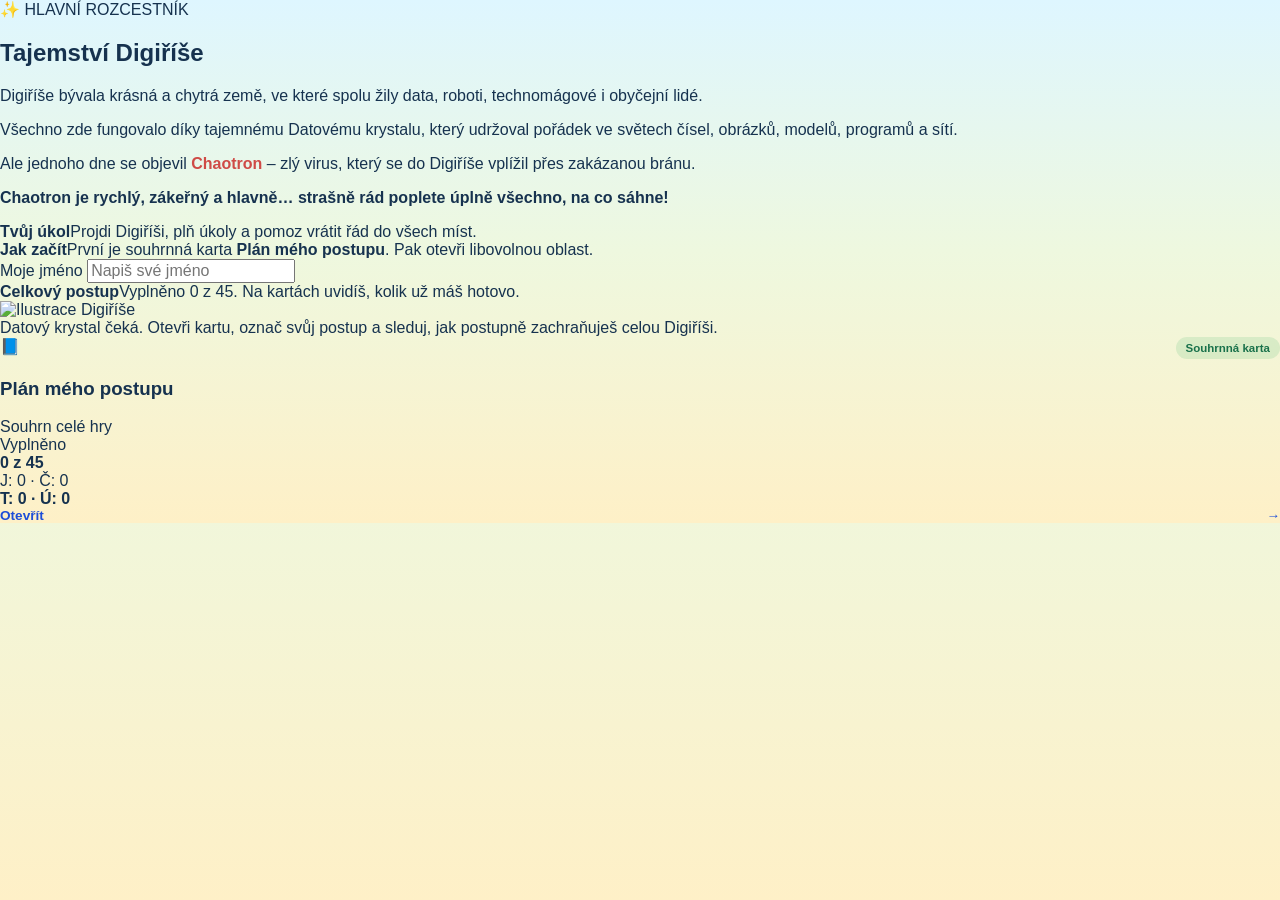
==== commit 377f6ad7: "Add files via upload" ====
--- a/index.html
+++ b/index.html
@@ -5,46 +5,45 @@
   <meta name="viewport" content="width=device-width, initial-scale=1">
   <title>Tajemství Digiříše</title>
   <link rel="stylesheet" href="style.css">
+  <script defer src="data.js"></script>
+  <script defer src="script.js"></script>
 </head>
-<body class="no-scroll" data-view="home">
-  <div class="site-shell">
-    <div class="main-frame">
-      <section class="hero">
-        <div class="hero-card">
-          <div class="hero-badge">✨ Hlavní rozcestník</div>
-          <h1 class="hero-title">Tajemství Digiříše</h1>
-          <div class="hero-story">
-            <div class="hero-text">
-              <p>Digiříše bývala krásná a chytrá země, ve které spolu žily data, roboti, technomágové i obyčejní lidé.</p>
-              <p>Všechno zde fungovalo díky tajemnému Datovému krystalu, který udržoval pořádek ve světech čísel, obrázků, modelů, programů a sítí.</p>
-              <p>Ale jednoho dne se objevil <strong style="color:#b91c1c;">Chaotron</strong> – zlý virus, který se do Digiříše vplížil přes zakázanou bránu.</p>
-              <p><strong>Chaotron je rychlý, zákeřný a hlavně… strašně rád poplete úplně všechno, na co sáhne!</strong></p>
-            </div>
-            <div class="hero-mini-panels">
-              <div class="mini-panel">
-                <h3>Tvůj úkol</h3>
-                <p>Projdi Digiříši, plň úkoly a pomoz vrátit řád do všech míst.</p>
-              </div>
-              <div class="mini-panel">
-                <h3>Jak začít</h3>
-                <p>Vyber si jednu kartu. První je souhrnná karta Plán mého postupu.</p>
-              </div>
-            </div>
-          </div>
+<body class="" data-page="main">
+  <div class="site-frame">
+    
+<div class="main-page" data-student-name-wrap>
+  <section class="main-hero">
+    <div class="panel intro-panel">
+      <div class="badge">✨ HLAVNÍ ROZCESTNÍK</div>
+      <div class="title-board"><h1>Tajemství Digiříše</h1></div>
+      <div class="story-grid">
+        <div class="story-text">
+          <p>Digiříše bývala krásná a chytrá země, ve které spolu žily data, roboti, technomágové i obyčejní lidé.</p>
+          <p>Všechno zde fungovalo díky tajemnému Datovému krystalu, který udržoval pořádek ve světech čísel, obrázků, modelů, programů a sítí.</p>
+          <p>Ale jednoho dne se objevil <strong style="color:#cf4b46">Chaotron</strong> – zlý virus, který se do Digiříše vplížil přes zakázanou bránu.</p>
+          <p><strong>Chaotron je rychlý, zákeřný a hlavně… strašně rád poplete úplně všechno, na co sáhne!</strong></p>
         </div>
-        <div class="poster-card">
-          <img src="assets/tajemstvi-digirise-poster.png" alt="Tajemství Digiříše">
-          <div class="poster-overlay">Datový krystal čeká. Otevři kartu, označ svůj postup a sleduj, jak postupně zachraňuješ celou Digiříši.</div>
+        <div class="story-side">
+          <div class="small-info"><strong>Tvůj úkol</strong>Projdi Digiříši, plň úkoly a pomoz vrátit řád do všech míst.</div>
+          <div class="small-info"><strong>Jak začít</strong>První je souhrnná karta <strong>Plán mého postupu</strong>. Pak otevři libovolnou oblast.</div>
         </div>
-      </section>
-      <section class="grid-wrap">
-        <h2 class="grid-title">Karty Digiříše</h2>
-        <p class="grid-subtitle">Rozcestník je nově v rozložení 5 × 2. První karta je výrazná souhrnná karta s 45 políčky a statistikou.</p>
-        <div class="home-grid" id="home-grid"></div>
-      </section>
+      </div>
+      <div class="intro-footer">
+        <div class="name-box">
+          <label for="studentNameMain">Moje jméno</label>
+          <input id="studentNameMain" data-student-name type="text" placeholder="Napiš své jméno">
+        </div>
+        <div class="small-info"><strong>Celkový postup</strong>Vyplněno <span id="mainTotalProgress">0 z 45</span>. Na kartách uvidíš, kolik už máš hotovo.</div>
+      </div>
     </div>
+    <div class="panel hero-illustration">
+      <img src="assets/hero-digirise.svg" alt="Ilustrace Digiříše">
+      <div class="hero-quote">Datový krystal čeká. Otevři kartu, označ svůj postup a sleduj, jak postupně zachraňuješ celou Digiříši.</div>
+    </div>
+  </section>
+  <section id="cardsGrid" class="cards-grid"></section>
+</div>
+
   </div>
-  <script src="data.js"></script>
-  <script src="script.js"></script>
 </body>
 </html>
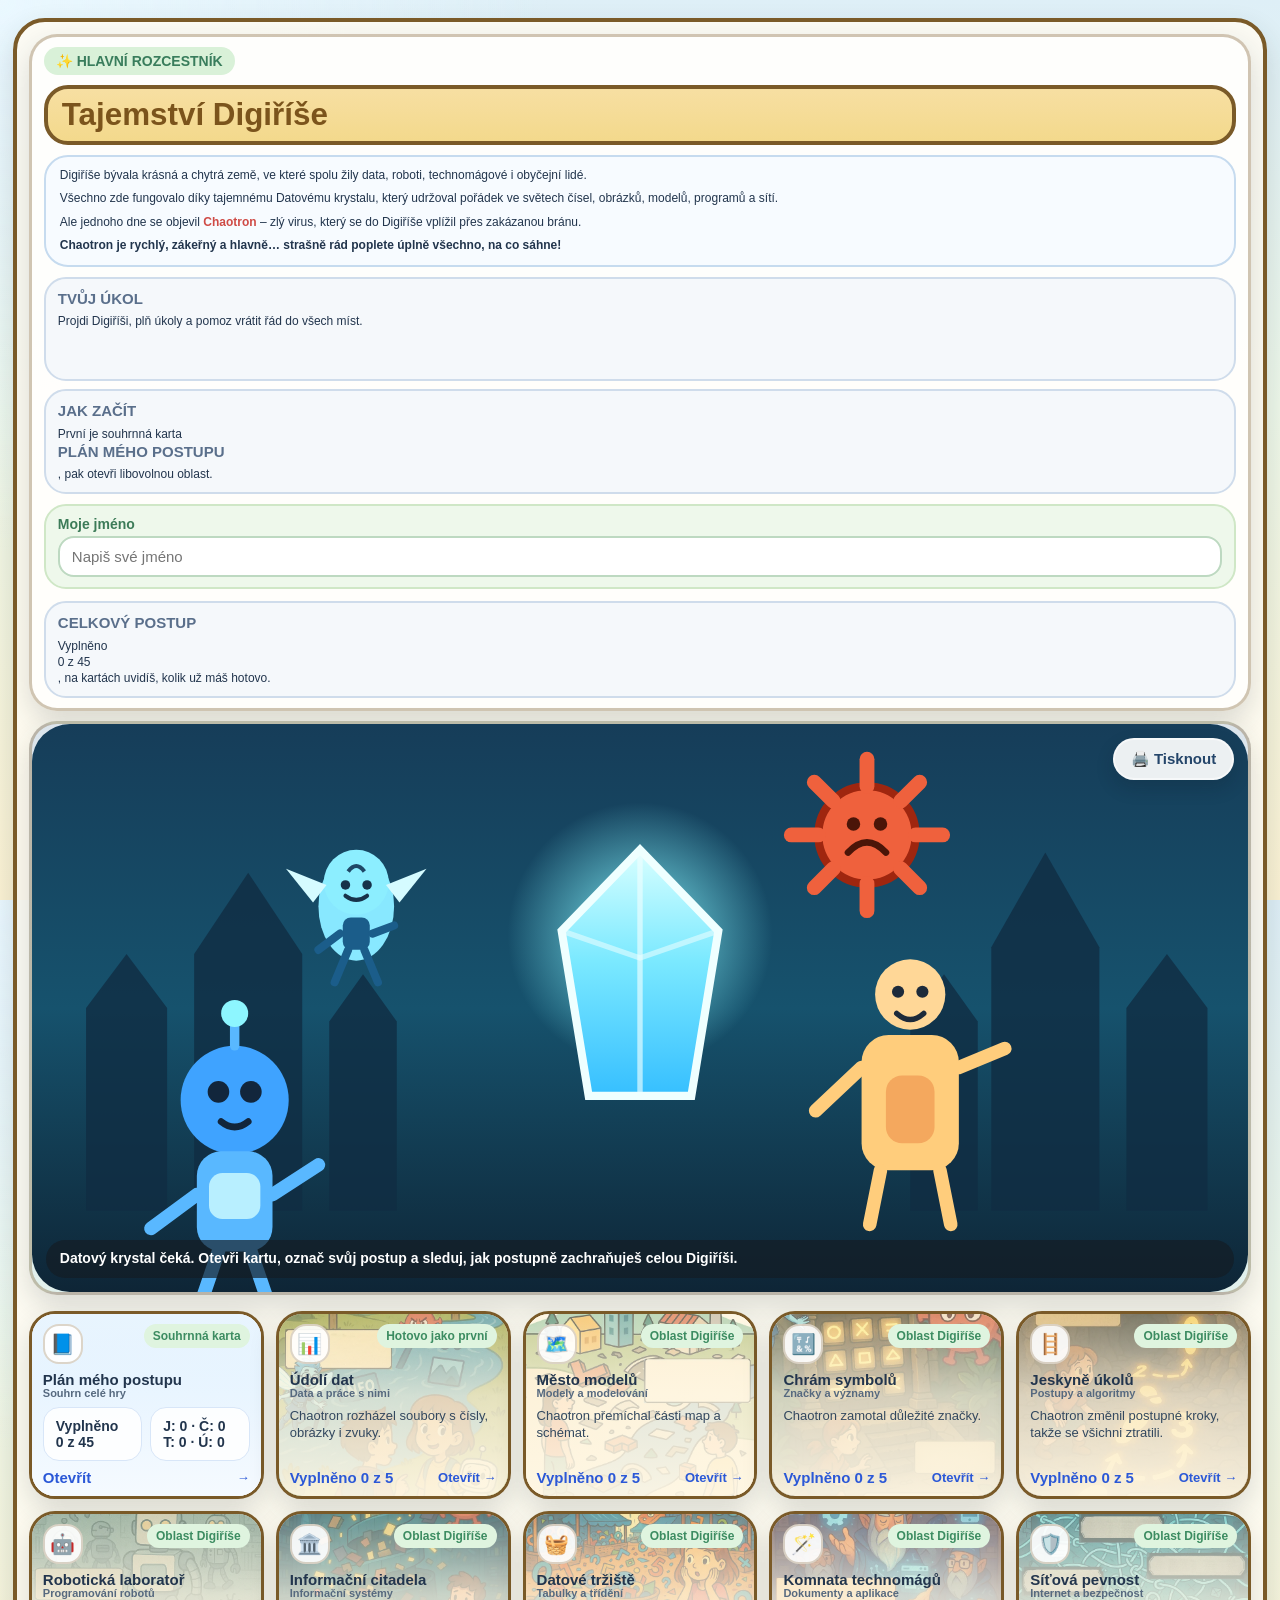
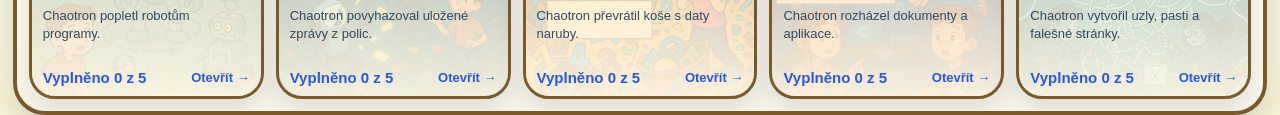
==== commit 31ebc820: "Add files via upload" ====
--- a/index.html
+++ b/index.html
@@ -25,7 +25,7 @@
         </div>
         <div class="story-side">
           <div class="small-info"><strong>Tvůj úkol</strong>Projdi Digiříši, plň úkoly a pomoz vrátit řád do všech míst.</div>
-          <div class="small-info"><strong>Jak začít</strong>První je souhrnná karta <strong>Plán mého postupu</strong>. Pak otevři libovolnou oblast.</div>
+          <div class="small-info"><strong>Jak začít</strong>První je souhrnná karta <strong>Plán mého postupu</strong>, pak otevři libovolnou oblast.</div>
         </div>
       </div>
       <div class="intro-footer">
@@ -33,10 +33,11 @@
           <label for="studentNameMain">Moje jméno</label>
           <input id="studentNameMain" data-student-name type="text" placeholder="Napiš své jméno">
         </div>
-        <div class="small-info"><strong>Celkový postup</strong>Vyplněno <span id="mainTotalProgress">0 z 45</span>. Na kartách uvidíš, kolik už máš hotovo.</div>
+        <div class="small-info"><strong>Celkový postup</strong>Vyplněno <span id="mainTotalProgress">0 z 45</span>, na kartách uvidíš, kolik už máš hotovo.</div>
       </div>
     </div>
     <div class="panel hero-illustration">
+      <button type="button" class="print-main-btn" data-print-main>🖨️ Tisknout</button>
       <img src="assets/hero-digirise.svg" alt="Ilustrace Digiříše">
       <div class="hero-quote">Datový krystal čeká. Otevři kartu, označ svůj postup a sleduj, jak postupně zachraňuješ celou Digiříši.</div>
     </div>
--- a/style.css
+++ b/style.css
@@ -1,128 +1,712 @@
 
-:root {
-  --paper: #fff8e8;
-  --ink: #16324f;
-  --line: #6e4d1d;
-  --panel: rgba(255, 250, 240, 0.90);
-  --shadow: 0 10px 28px rgba(15, 35, 55, 0.20);
-  --radius-xl: 28px;
-  --radius-lg: 22px;
-  --radius-md: 16px;
-  --soft: #f4efe2;
-  --sky: #d9f3ff;
-  --bg: linear-gradient(180deg, #def6ff 0%, #eef8df 48%, #fef0c7 100%);
-  --muted: #50708f;
-  --card-height: clamp(168px, 19vh, 210px);
-  --button-height: 36px;
-  font-family: "Trebuchet MS", "Segoe UI", Arial, sans-serif;
-}
-* { box-sizing: border-box; }
-html, body { margin: 0; padding: 0; min-height: 100%; background: var(--bg); color: var(--ink); }
-a { color: inherit; text-decoration: none; }
-button, input, textarea { font: inherit; }
-body.no-scroll { height: 100vh; overflow: hidden; }
-.site-shell { height: 100vh; max-width: 1500px; margin: 0 auto; padding: 14px; }
-.main-frame { height: 100%; display: grid; grid-template-rows: minmax(220px, 30vh) minmax(0, 1fr); gap: 14px; }
-.hero { position: relative; display: grid; grid-template-columns: 1.15fr 0.85fr; gap: 14px; }
-.hero-card,.poster-card,.grid-card,.page-panel,.summary-panel { border: 3px solid var(--line); border-radius: var(--radius-xl); background: var(--panel); box-shadow: var(--shadow); }
-.hero-card { padding: 18px 20px; display: grid; grid-template-rows: auto auto 1fr auto; gap: 12px; min-height: 0; backdrop-filter: blur(4px); }
-.hero-badge { display: inline-flex; align-items: center; gap: 8px; width: max-content; padding: 8px 14px; border-radius: 999px; background: #d6f6d8; color: #19714b; font-size: 0.82rem; font-weight: 800; letter-spacing: 0.05em; text-transform: uppercase; }
-.hero-title { margin: 0; font-size: clamp(2rem, 4.4vw, 3.9rem); line-height: 0.95; color: #6e4712; }
-.hero-story { display: grid; grid-template-columns: 1.25fr 0.75fr; gap: 12px; min-height: 0; }
-.hero-text { border: 2px solid #bfdcec; border-radius: var(--radius-lg); background: rgba(255,255,255,0.88); padding: 14px 16px; line-height: 1.55; font-size: clamp(0.94rem, 1.35vw, 1.02rem); overflow: hidden; }
-.hero-text p { margin: 0 0 10px; }
-.hero-text p:last-child { margin-bottom: 0; }
-.hero-mini-panels { display: grid; gap: 10px; align-content: start; }
-.mini-panel { border-radius: var(--radius-md); padding: 12px 14px; border: 2px solid #c7deec; background: rgba(245,250,255,0.86); }
-.mini-panel h3 { margin: 0 0 6px; font-size: 0.82rem; text-transform: uppercase; letter-spacing: 0.05em; }
-.mini-panel p { margin: 0; line-height: 1.45; font-weight: 700; }
-.poster-card { position: relative; overflow: hidden; min-height: 0; }
-.poster-card img,.illustration img { width: 100%; height: 100%; object-fit: cover; display: block; }
-.poster-overlay { position: absolute; inset: auto 14px 14px 14px; padding: 10px 14px; border-radius: 18px; background: rgba(17, 33, 47, 0.65); color: white; font-weight: 800; line-height: 1.35; font-size: 0.96rem; backdrop-filter: blur(4px); }
-.grid-wrap { min-height: 0; }
-.grid-title { margin: 0 0 10px; font-size: clamp(1.6rem, 2.2vw, 2.4rem); }
-.grid-subtitle { margin: 0 0 12px; color: var(--muted); }
-.home-grid { display: grid; grid-template-columns: repeat(5, 1fr); grid-auto-rows: minmax(0, 1fr); gap: 12px; height: calc(100% - 46px); }
-.grid-card { position: relative; overflow: hidden; height: 100%; min-height: var(--card-height); }
-.grid-card.plan { border-color: #1d4ed8; background: linear-gradient(180deg, rgba(221,240,255,0.95) 0%, rgba(235,248,255,0.95) 100%); box-shadow: 0 14px 34px rgba(37, 99, 235, 0.23); }
-.card-bg { position: absolute; inset: 0; background-size: cover; background-position: center; opacity: 0.18; transform: scale(1.06); }
-.grid-card.plan .card-bg { opacity: 0.14; }
-.card-body { position: relative; z-index: 1; display: grid; grid-template-rows: auto auto 1fr auto; gap: 8px; height: 100%; padding: 14px; }
-.card-top { display: flex; align-items: start; justify-content: space-between; gap: 8px; }
-.card-icon { width: 42px; height: 42px; border-radius: 14px; display: grid; place-items: center; background: rgba(255,255,255,0.78); border: 2px solid rgba(110,77,29,0.25); font-size: 1.2rem; }
-.card-badge { padding: 5px 10px; border-radius: 999px; background: rgba(22,163,74,0.12); color: #19714b; font-size: 0.72rem; font-weight: 900; }
-.card-title { margin: 0; font-size: clamp(1.02rem, 1.35vw, 1.34rem); line-height: 1.05; }
-.card-subtitle { color: var(--muted); font-size: 0.87rem; font-weight: 700; }
-.card-description { margin: 0; color: #334a61; font-size: 0.9rem; line-height: 1.36; align-self: start; }
-.card-footer { display: flex; justify-content: space-between; align-items: center; gap: 8px; font-size: 0.85rem; font-weight: 900; color: #1d4ed8; }
-.plan-quick-stats { display: grid; grid-template-columns: repeat(2, minmax(0, 1fr)); gap: 6px; font-size: 0.78rem; }
-.quick-chip { border-radius: 12px; padding: 6px 8px; background: rgba(255,255,255,0.78); font-weight: 800; }
-.page-shell { height: 100vh; max-width: 1500px; margin: 0 auto; padding: 12px; display: grid; grid-template-rows: auto minmax(0, 1fr); gap: 10px; }
-.page-header { display: grid; grid-template-columns: auto 1fr auto auto; gap: 10px; align-items: center; padding: 10px 12px; background: rgba(255,255,255,0.82); border-radius: 22px; border: 3px solid var(--line); box-shadow: var(--shadow); }
-.header-home,.header-print,.header-reset { display: inline-flex; align-items: center; justify-content: center; gap: 8px; height: 40px; padding: 0 14px; border-radius: 999px; border: 2px solid rgba(22,50,79,0.12); background: #ffffff; color: var(--ink); font-weight: 800; cursor: pointer; }
-.header-home { background: #e0f2fe; }
-.header-print { background: #e0fdf4; }
-.header-reset { background: #fff7ed; }
-.header-title { min-width: 0; }
-.header-title h1 { margin: 0; font-size: clamp(1.35rem, 2.5vw, 2rem); }
-.header-title p { margin: 2px 0 0; color: var(--muted); font-weight: 700; }
-.header-progress { min-width: 180px; border-radius: 18px; padding: 8px 12px; background: rgba(255,255,255,0.86); border: 2px solid rgba(22,50,79,0.08); }
-.progress-line { height: 10px; border-radius: 999px; background: #dbeafe; overflow: hidden; margin-top: 6px; }
-.progress-line > span { display: block; height: 100%; background: linear-gradient(90deg, var(--accent), var(--accent2)); border-radius: inherit; }
-.page-main { min-height: 0; display: grid; grid-template-columns: 0.94fr 1.06fr; gap: 12px; }
-.illustration { min-height: 0; position: relative; overflow: hidden; display: grid; grid-template-rows: 1fr auto; }
-.illustration-visual { min-height: 0; overflow: hidden; }
-.illustration-caption { padding: 10px 12px; background: rgba(13, 31, 47, 0.74); color: white; font-weight: 700; line-height: 1.4; }
-.page-panel { min-height: 0; display: grid; grid-template-rows: auto minmax(0, 1fr) auto; gap: 10px; padding: 12px; background: rgba(255, 247, 230, 0.92); }
-.legend { display: flex; flex-wrap: wrap; gap: 8px; }
-.legend span { display: inline-flex; align-items: center; gap: 7px; border-radius: 999px; padding: 6px 10px; background: rgba(255,255,255,0.85); font-size: 0.82rem; font-weight: 800; }
-.legend b { width: 18px; height: 18px; border-radius: 999px; display: inline-block; border: 1px solid rgba(0,0,0,0.14); }
-.task-list { display: grid; gap: 8px; min-height: 0; }
-.task-row { display: grid; grid-template-columns: 48px minmax(0, 1fr) auto; gap: 10px; align-items: center; border-radius: 18px; border: 2px solid rgba(110,77,29,0.16); background: rgba(255,255,255,0.88); padding: 10px; min-height: 0; }
-.task-number { width: 38px; height: 38px; border-radius: 14px; display: grid; place-items: center; background: linear-gradient(180deg, var(--accent2), var(--accent)); color: white; font-weight: 900; font-size: 1rem; }
-.task-text { font-size: clamp(0.92rem, 1.2vw, 1rem); line-height: 1.34; font-weight: 800; }
-.task-actions { display: grid; grid-auto-flow: column; gap: 6px; }
-.rate-btn { min-width: 44px; height: var(--button-height); border-radius: 999px; border: 2px solid rgba(0,0,0,0.12); background: #ffffff; font-weight: 900; cursor: pointer; color: var(--ink); }
-.rate-btn.active { outline: 3px solid rgba(22,50,79,0.22); }
-.rate-btn[data-rating="yet-not"].active { background: #fef08a; }
-.rate-btn[data-rating="partly"].active { background: #facc15; }
-.rate-btn[data-rating="almost"].active { background: #fb923c; color: white; }
-.rate-btn[data-rating="done"].active { background: #fca5a5; }
-.page-footer { display: grid; grid-template-columns: 1fr 1fr; gap: 10px; min-height: 0; }
-.text-box { border-radius: 18px; border: 2px solid rgba(110,77,29,0.16); background: rgba(255,255,255,0.88); display: grid; grid-template-rows: auto 1fr; min-height: 0; overflow: hidden; }
-.text-box label { padding: 8px 10px 0; font-size: 0.84rem; font-weight: 900; color: var(--muted); }
-.text-box textarea { width: 100%; resize: none; min-height: 0; border: 0; outline: 0; background: transparent; padding: 6px 10px 10px; color: var(--ink); }
-.summary-main { min-height: 0; display: grid; grid-template-columns: 1.05fr 0.95fr; gap: 12px; }
-.summary-panel { min-height: 0; padding: 12px; background: rgba(237,246,255,0.92); display: grid; grid-template-rows: auto auto minmax(0, 1fr); gap: 10px; border-color: #1d4ed8; }
-.summary-top { display: grid; grid-template-columns: 1fr auto; gap: 10px; align-items: center; }
-.summary-count { font-size: 1.1rem; font-weight: 900; }
-.summary-grid-wrap { min-height: 0; overflow: auto; padding-right: 4px; }
-.summary-groups { display: grid; gap: 8px; }
-.summary-group { display: grid; grid-template-columns: 170px 1fr auto; gap: 10px; align-items: center; border-radius: 16px; padding: 8px 10px; background: rgba(255,255,255,0.82); border: 2px solid rgba(29,78,216,0.10); }
-.summary-group-name { font-weight: 900; font-size: 0.94rem; }
-.summary-group-date { font-size: 0.76rem; color: var(--muted); text-align: right; }
-.dot-row { display: grid; grid-template-columns: repeat(5, 1fr); gap: 8px; }
-.dot { aspect-ratio: 1; min-width: 22px; border-radius: 10px; background: #eef2ff; border: 2px solid rgba(22,50,79,0.12); }
-.dot[data-rating="yet-not"] { background: #fef08a; }
-.dot[data-rating="partly"] { background: #facc15; }
-.dot[data-rating="almost"] { background: #fb923c; }
-.dot[data-rating="done"] { background: #fca5a5; }
-.summary-side { min-height: 0; display: grid; grid-template-rows: minmax(0, 1fr) auto; gap: 12px; }
-.chart-panel,.area-panel { border: 3px solid var(--line); border-radius: var(--radius-xl); background: rgba(255,248,232,0.92); box-shadow: var(--shadow); padding: 12px; }
-.chart-panel h2,.area-panel h2 { margin: 0 0 10px; font-size: 1.25rem; }
-.chart-grid { display: grid; grid-template-columns: repeat(4, 1fr); gap: 10px; align-items: end; height: 170px; }
-.chart-col { display: grid; gap: 6px; justify-items: center; }
-.chart-bar-wrap { width: 100%; height: 120px; display: flex; align-items: end; }
-.chart-bar { width: 100%; border-radius: 16px 16px 8px 8px; min-height: 6px; }
-.chart-value { font-weight: 900; }
-.chart-label { font-size: 0.78rem; font-weight: 800; text-align: center; }
-.area-list { display: grid; grid-template-columns: repeat(2, minmax(0, 1fr)); gap: 8px; }
-.area-item { border-radius: 16px; border: 2px solid rgba(110,77,29,0.14); background: rgba(255,255,255,0.84); padding: 10px; }
-.area-item strong { display: block; margin-bottom: 4px; }
-.small-progress { height: 8px; border-radius: 999px; overflow: hidden; background: #e0f2fe; }
-.small-progress span { display: block; height: 100%; background: linear-gradient(90deg, var(--accent), var(--accent2)); }
-.area-meta { font-size: 0.76rem; color: var(--muted); margin-top: 6px; }
-@media (max-width: 1250px) { .home-grid { grid-template-columns: repeat(3, 1fr); height: auto; } .main-frame { grid-template-rows: auto auto; height: auto; } body.no-scroll { height: auto; overflow: auto; } }
-@media (max-width: 980px) { .hero,.page-main,.summary-main,.hero-story,.page-footer,.summary-top,.page-header,.area-list { grid-template-columns: 1fr; } .page-shell, .site-shell { height: auto; } body.no-scroll { height: auto; overflow: auto; } .home-grid { grid-template-columns: repeat(2, 1fr); } .task-row { grid-template-columns: 40px minmax(0,1fr); } .task-actions { grid-column: 1 / -1; justify-content: start; } .summary-group { grid-template-columns: 1fr; } .summary-group-date { text-align: left; } }
-@media (max-width: 640px) { .home-grid { grid-template-columns: 1fr; } .grid-card { min-height: 190px; } .chart-grid { height: auto; align-items: start; } .chart-bar-wrap { height: 80px; } }
-@media print { html, body { background: white; } body { overflow: visible; } .header-print, .header-reset, .header-home { display: none; } .page-shell, .site-shell { height: auto; padding: 0; } .page-main, .summary-main { grid-template-columns: 1fr; } }
+:root{
+  --bg: #eef5e8;
+  --paper: rgba(255,248,235,.94);
+  --ink: #22354d;
+  --muted: #4c6278;
+  --border: #7a5a28;
+  --gold: #e3b15d;
+  --gold-2: #f5d98a;
+  --sky: #2691d8;
+  --sky-2: #e7f7ff;
+  --green: #2f8f6c;
+  --shadow: 0 12px 28px rgba(36,48,56,.16);
+  --r-xl: 30px;
+  --r-lg: 24px;
+  --r-md: 18px;
+  --status-j: #f4e88e;
+  --status-c: #efca34;
+  --status-t: #f09b44;
+  --status-u: #efb4ab;
+  --empty: #eef2f5;
+}
+*{box-sizing:border-box}
+html,body{height:100%; margin:0}
+body{
+  font-family: "Trebuchet MS","Verdana","Segoe UI",sans-serif;
+  color:var(--ink);
+  background:
+    radial-gradient(circle at top left, #eaf8ff 0%, transparent 35%),
+    linear-gradient(180deg, #deeff7 0%, #eef8ea 45%, #fbf2d3 100%);
+}
+a{color:inherit; text-decoration:none}
+img{max-width:100%; display:block}
+button,input,textarea{
+  font: inherit;
+}
+button{
+  cursor:pointer;
+}
+.site-frame{
+  width:min(98vw, 1680px);
+  height:min(96vh, 960px);
+  margin:2vh auto;
+  border:4px solid var(--border);
+  border-radius:32px;
+  background:rgba(255,252,243,.88);
+  box-shadow:var(--shadow);
+  overflow:hidden;
+}
+.main-page{
+  display:grid;
+  grid-template-rows: 280px 1fr;
+  gap:16px;
+  padding:12px;
+}
+.main-hero{
+  display:grid;
+  grid-template-columns: 1.15fr .85fr;
+  gap:10px;
+  min-height:0;
+}
+.panel{
+  background:rgba(255,255,255,.72);
+  border:3px solid rgba(122,90,40,.35);
+  border-radius:28px;
+  box-shadow:var(--shadow);
+  min-width:0;
+}
+.intro-panel{
+  padding:10px 12px;
+  display:grid;
+  grid-template-rows:auto auto 1fr auto;
+  gap:10px;
+  min-height:0;
+}
+.badge{
+  display:inline-flex;
+  align-items:center;
+  gap:8px;
+  padding:6px 12px;
+  background:#d9f1d8;
+  color:#397d5c;
+  font-weight:800;
+  border-radius:999px;
+  font-size:14px;
+  width:max-content;
+}
+.title-board{
+  background:linear-gradient(180deg,#f7dfa2,#f3d98c);
+  border:4px solid var(--border);
+  border-radius:24px;
+  padding:10px 14px;
+}
+.title-board h1{
+  margin:0;
+  font-size:clamp(28px,3vw,52px);
+  line-height:.95;
+  color:#7b541c;
+}
+.story-grid{
+  display:grid;
+  grid-template-columns: 1.15fr .85fr;
+  gap:10px;
+  min-height:0;
+}
+.story-text{
+  background:rgba(247,251,255,.92);
+  border:2px solid #c6dbef;
+  border-radius:24px;
+  padding:10px 14px;
+  min-height:0;
+  overflow:hidden;
+  font-size:clamp(13px,0.92vw,16px);
+  line-height:1.55;
+}
+.story-text p{margin:0 0 8px}
+.story-text p:last-child{margin-bottom:0}
+.story-side{
+  display:grid;
+  grid-template-rows: 1fr 1fr;
+  gap:8px;
+}
+.small-info{
+  border-radius:22px;
+  padding:10px 12px;
+  background:#f5f8fb;
+  border:2px solid #cfdceb;
+  font-size:clamp(13px,0.9vw,16px);
+  line-height:1.35;
+}
+.small-info strong{
+  display:block;
+  text-transform:uppercase;
+  font-size:15px;
+  color:#5a6f8b;
+  margin-bottom:4px;
+}
+.intro-footer{
+  display:grid;
+  grid-template-columns: minmax(200px,280px) 1fr;
+  gap:12px;
+  align-items:end;
+}
+.name-box{
+  background:#eef8eb;
+  border:2px solid #cfe7c6;
+  border-radius:22px;
+  padding:10px 12px;
+}
+.name-box label{
+  display:block;
+  font-size:14px;
+  font-weight:800;
+  color:#3c7b58;
+  margin-bottom:4px;
+}
+.name-box input{
+  width:100%;
+  border:2px solid #bdd9c1;
+  border-radius:16px;
+  background:white;
+  padding:10px 12px;
+  font-size:15px;
+}
+.hero-illustration{
+  position:relative;
+  overflow:hidden;
+  min-height:0;
+  background:
+    linear-gradient(180deg,rgba(24,73,99,.15),rgba(24,73,99,.05)),
+    linear-gradient(180deg,#f7fbff,#ecfaf4);
+}
+.hero-illustration img{
+  width:100%; height:100%; object-fit:cover;
+}
+.print-main-btn{
+  position:absolute;
+  top:14px;
+  right:14px;
+  z-index:2;
+  border:2px solid rgba(255,255,255,.55);
+  background:rgba(255,255,255,.92);
+  color:#24456a;
+  border-radius:999px;
+  padding:10px 16px;
+  font-size:15px;
+  font-weight:900;
+  box-shadow:0 8px 18px rgba(10,24,36,.18);
+}
+.print-main-btn:hover{
+  background:#fff;
+}
+@media print{
+  .print-main-btn{display:none !important;}
+}
+.hero-quote{
+  position:absolute;
+  left:14px; right:14px; bottom:14px;
+  padding:10px 14px;
+  border-radius:20px;
+  background:rgba(20,28,36,.68);
+  color:#fff;
+  font-weight:800;
+  font-size:clamp(16px,0.95vw,18px);
+  line-height:1.35;
+}
+.cards-grid{
+  display:grid;
+  grid-template-columns:repeat(5,1fr);
+  grid-template-rows:repeat(2,1fr);
+  gap:10px;
+  min-height:0;
+}
+.card-link{
+  min-width:0;
+}
+.place-card{
+  position:relative;
+  height:100%;
+  overflow:hidden;
+  border-radius:26px;
+  border:3px solid var(--border);
+  box-shadow:var(--shadow);
+  background:#fff;
+}
+.place-card .bg{
+  position:absolute; inset:0;
+  background-size:cover; background-position:center;
+  filter:saturate(.95);
+}
+.place-card .wash{
+  position:absolute; inset:0;
+  background:linear-gradient(180deg, rgba(255,248,230,.35) 0%, rgba(255,248,230,.78) 45%, rgba(255,248,230,.95) 100%);
+}
+.place-card.plan-card .wash{
+  background:linear-gradient(180deg, rgba(227,242,255,.4) 0%, rgba(233,245,255,.88) 40%, rgba(245,250,255,.97) 100%);
+}
+.place-card .content{
+  position:relative;
+  z-index:1;
+  height:100%;
+  display:grid;
+  grid-template-rows:auto auto 1fr auto;
+  gap:8px;
+  padding:12px;
+}
+.card-top{
+  display:flex; justify-content:space-between; align-items:flex-start; gap:8px;
+}
+.icon-bubble{
+  width:40px; height:40px; border-radius:16px; background:rgba(255,255,255,.9);
+  border:2px solid rgba(122,90,40,.25);
+  display:flex; align-items:center; justify-content:center;
+  font-size:20px; flex:none;
+}
+.card-badge{
+  padding:5px 9px; border-radius:999px; font-size:12px; font-weight:800;
+  background:#dff4df; color:#3c8c61;
+}
+.place-card h3{
+  margin:0; font-size:clamp(16px,1vw,21px); line-height:1.02;
+}
+.place-card .subtitle{
+  font-size:clamp(12px,0.8vw,15px); color:#56697f; font-weight:700;
+}
+.place-card .desc{
+  font-size:clamp(14px,0.9vw,16px); line-height:1.35;
+  color:#33485f;
+}
+.card-footer{
+  display:flex; align-items:center; justify-content:space-between; gap:8px;
+  color:#2b58d7; font-weight:900; font-size:clamp(14px,0.9vw,16px);
+}
+.plan-stats-mini{
+  display:grid; grid-template-columns:1fr 1fr; gap:8px;
+}
+.mini-stat{
+  border-radius:16px; padding:10px 12px; background:rgba(255,255,255,.88); border:1px solid #d8e6f8;
+  font-size:14px; font-weight:800;
+}
+.area-progress{
+  font-size:15px;
+}
+.header-bar{
+  display:flex; align-items:center; gap:12px;
+  padding:10px 14px;
+  border-bottom:2px solid rgba(122,90,40,.18);
+  background:rgba(255,249,240,.9);
+}
+.back-link{
+  padding:10px 14px; border-radius:16px; border:2px solid #cfd8e5; background:white; font-weight:800;
+}
+.top-title{
+  font-size:clamp(22px,1.55vw,34px); font-weight:900; margin-right:auto;
+}
+.header-right{
+  display:flex; align-items:center; gap:10px; flex-wrap:wrap;
+}
+.progress-pill{
+  padding:10px 14px; background:#eef7ff; border:2px solid #d5e6f8; border-radius:999px; font-weight:900;
+}
+.action-btn{
+  border:none;
+  border-radius:16px;
+  padding:11px 16px;
+  font-weight:900;
+  color:white;
+  background:#1b82d8;
+}
+.action-btn.secondary{background:#cd8c18}
+.action-btn.danger{background:#d16058}
+.area-page{
+  display:grid; grid-template-rows:auto 1fr;
+  height:100%;
+}
+.area-body{
+  display:grid;
+  grid-template-columns: minmax(320px, 34%) 1fr;
+  gap:10px;
+  padding:12px;
+  min-height:0;
+}
+.visual-panel{
+  position:relative;
+  border-radius:28px;
+  overflow:hidden;
+  border:3px solid var(--border);
+  box-shadow:var(--shadow);
+  min-height:0;
+}
+.visual-panel .visual-bg{
+  position:absolute; inset:0;
+  background-size:cover; background-position:center;
+}
+.visual-panel .visual-wash{
+  position:absolute; inset:0;
+  background:linear-gradient(180deg,rgba(16,25,33,.06) 0%, rgba(16,25,33,.1) 100%);
+}
+.visual-caption{
+  position:absolute;
+  left:14px; right:14px; bottom:14px;
+  background:rgba(255,249,236,.92);
+  border:2px solid rgba(122,90,40,.35);
+  border-radius:20px;
+  padding:10px 12px;
+}
+.visual-caption h2{margin:0 0 6px; font-size:clamp(24px,2vw,36px)}
+.visual-caption p{margin:0; color:#51657c; font-weight:700; font-size:17px}
+.content-panel{
+  display:grid;
+  grid-template-rows:auto 1fr auto;
+  gap:10px;
+  min-height:0;
+}
+.legend-row{
+  display:flex; flex-wrap:wrap; gap:8px;
+  background:rgba(255,248,235,.92);
+  border:2px solid rgba(122,90,40,.25);
+  border-radius:22px;
+  padding:10px 12px;
+}
+.legend-chip{
+  display:inline-flex; align-items:center; gap:8px;
+  background:white; padding:8px 12px; border-radius:999px; border:2px solid #e4e7ea; font-weight:800; font-size:15px;
+}
+.legend-dot{
+  width:18px; height:18px; border-radius:50%;
+  border:1px solid rgba(0,0,0,.2);
+}
+.steps-panel{
+  min-height:0;
+  display:grid;
+  grid-template-rows:repeat(5,1fr);
+  gap:10px;
+}
+.step-card{
+  background:rgba(255,255,255,.92);
+  border:2px solid rgba(122,90,40,.18);
+  border-radius:24px;
+  padding:10px 12px;
+  display:grid;
+  grid-template-columns:48px 1fr auto;
+  gap:10px;
+  align-items:center;
+  min-height:0;
+}
+.step-num{
+  width:38px; height:38px; border-radius:14px; background:#d79a1b; color:white; display:flex; align-items:center; justify-content:center; font-size:22px; font-weight:900;
+}
+.step-text{
+  min-width:0;
+}
+.step-text strong{
+  display:block;
+  font-size:clamp(20px,1.16vw,24px);
+  line-height:1.15;
+  margin-bottom:5px;
+}
+.step-date{
+  font-size:15px; color:#5c7290;
+}
+.status-buttons{
+  display:flex; gap:8px;
+}
+.status-btn{
+  width:46px; height:46px; border-radius:50%;
+  border:3px solid #d4d7db; background:#fafafa;
+  font-size:22px; font-weight:900; color:#214266;
+}
+.status-btn.active[data-status="J"]{background:var(--status-j)}
+.status-btn.active[data-status="C"]{background:var(--status-c)}
+.status-btn.active[data-status="T"]{background:var(--status-t)}
+.status-btn.active[data-status="U"]{background:var(--status-u)}
+.text-grid{
+  display:grid;
+  grid-template-columns:1fr 1fr;
+  gap:8px;
+}
+.text-box{
+  background:rgba(255,255,255,.92);
+  border:2px solid rgba(122,90,40,.18);
+  border-radius:22px;
+  padding:10px 12px;
+  display:grid;
+  grid-template-rows:auto 1fr;
+  min-height:156px;
+}
+.text-box label{
+  font-size:17px; font-weight:900; color:#41638f; margin-bottom:4px;
+}
+.text-box textarea{
+  width:100%; height:100%; resize:none; border:none; outline:none; background:transparent;
+  font-size:15px; line-height:1.35; color:#2a3f58;
+}
+.plan-page{
+  display:grid;
+  grid-template-rows:auto 1fr;
+  height:100%;
+}
+.plan-body{
+  display:grid;
+  grid-template-columns:minmax(290px, 28%) minmax(410px, 40%) 1fr;
+  gap:10px;
+  padding:12px;
+  min-height:0;
+}
+.plan-panel{
+  border-radius:26px;
+  border:3px solid rgba(122,90,40,.28);
+  background:rgba(255,255,255,.86);
+  box-shadow:var(--shadow);
+  padding:12px;
+  min-height:0;
+}
+.plan-feature{
+  background:
+    linear-gradient(180deg, rgba(17,64,96,.18), rgba(17,64,96,.05)),
+    linear-gradient(180deg, #eff7ff, #ffffff);
+}
+.plan-feature h2{margin:0 0 8px; font-size:clamp(26px,1.6vw,38px)}
+.plan-feature .summary-big{
+  display:grid; gap:10px; margin-top:12px;
+}
+.big-count{
+  padding:12px; border-radius:20px; background:#e9f4ff; border:2px solid #cfe3f9; font-size:24px; font-weight:900;
+}
+.status-counts{
+  display:grid; grid-template-columns:1fr 1fr; gap:10px;
+}
+.count-box{
+  border-radius:18px; padding:12px;
+  background:white; border:2px solid #e0e5ea;
+}
+.count-box .label{font-size:14px; font-weight:800; color:#4e6987}
+.count-box .value{font-size:28px; font-weight:900}
+.plan-grid-wrap{
+  display:grid;
+  grid-template-rows:auto auto 1fr;
+  gap:10px;
+}
+.plan-grid-wrap h3, .plan-side h3{margin:0; font-size:22px}
+.plan-grid{
+  display:grid;
+  grid-template-columns:repeat(9,1fr);
+  gap:8px;
+}
+.plan-cell{
+  aspect-ratio:1/1;
+  border-radius:12px;
+  border:2px solid #d7dde4;
+  background:var(--empty);
+  display:flex; align-items:center; justify-content:center;
+  font-size:12px; font-weight:900; color:#4c6278;
+}
+.plan-cell.status-J{background:var(--status-j)}
+.plan-cell.status-C{background:var(--status-c)}
+.plan-cell.status-T{background:var(--status-t)}
+.plan-cell.status-U{background:var(--status-u)}
+.plan-cell.empty{background:var(--empty)}
+.chart-bars{
+  display:flex; align-items:flex-end; gap:12px;
+  height:150px; padding:10px 8px 0;
+}
+.chart-col{
+  flex:1; display:grid; grid-template-rows:1fr auto auto; gap:8px; height:100%;
+}
+.chart-track{
+  position:relative; border-radius:16px 16px 6px 6px; background:#edf1f4; overflow:hidden;
+}
+.chart-fill{
+  position:absolute; left:0; right:0; bottom:0; border-radius:16px 16px 0 0;
+}
+.chart-label,.chart-value{
+  text-align:center; font-weight:900;
+}
+.chart-value{font-size:18px}
+.plan-side{
+  display:grid;
+  grid-template-rows:auto auto 1fr;
+  gap:10px;
+}
+.recent-list,.areas-list{
+  display:grid; gap:8px;
+}
+.recent-item,.area-row{
+  display:flex; justify-content:space-between; gap:10px;
+  background:white; border:2px solid #e0e5ea; border-radius:16px; padding:10px 12px;
+  font-size:14px;
+}
+.area-row strong,.recent-item strong{font-size:16px}
+.note{
+  color:#5d728a;
+}
+.card-hint{
+  padding:10px 12px; border-radius:18px; background:#f0f8ff; border:2px solid #d6e7f6; font-size:14px; color:#4e6881; font-weight:700;
+}
+@media (max-width: 1480px){
+  .main-page{grid-template-rows: 280px 1fr;}
+  .cards-grid{gap:12px}
+  .place-card h3{font-size:18px}
+  .place-card .desc{font-size:15px}
+  .area-body{grid-template-columns: 32% 1fr;}
+  .step-text strong{font-size:20px}
+  .status-btn{width:44px;height:44px;font-size:20px}
+  .text-box{min-height:120px}
+}
+@media (max-width: 1180px){
+  .site-frame{height:auto; min-height:96vh}
+  .main-page,.area-page,.plan-page{height:auto}
+  .main-page{grid-template-rows:auto auto}
+  .main-hero,.story-grid,.intro-footer,.area-body,.plan-body,.text-grid,.cards-grid{grid-template-columns:1fr!important}
+  .cards-grid{grid-template-rows:none}
+  .plan-grid{grid-template-columns:repeat(5,1fr)}
+  .site-frame{overflow:auto}
+}
+
+
+/* v4 layout fixes */
+.main-hero{align-items:stretch;}
+.intro-panel{overflow:hidden;}
+.story-text p{margin:0 0 6px;}
+.story-text p:last-child{margin-bottom:0;}
+.intro-footer .small-info{display:flex; flex-direction:column; justify-content:center;}
+.hero-illustration{background:linear-gradient(180deg,rgba(24,73,99,.12),rgba(24,73,99,.05)),linear-gradient(180deg,#f7fbff,#ecfaf4);}
+.hero-illustration img{object-position:center;}
+.hero-quote{font-size:clamp(15px,0.95vw,18px); line-height:1.28;}
+@media (max-width: 1280px){
+  .main-page{grid-template-rows: 290px 1fr;}
+  .main-hero{grid-template-columns: 1fr 0.82fr;}
+  .story-grid{grid-template-columns: 1.05fr 0.95fr;}
+}
+
+
+
+/* v5 browser-safe layout fixes */
+html, body{
+  min-height:100%;
+}
+.site-frame{
+  height:auto;
+  min-height:96vh;
+  overflow:auto;
+}
+.main-page{
+  grid-template-rows:auto auto;
+}
+.main-hero{
+  grid-template-columns:minmax(0,1.18fr) minmax(340px,0.82fr);
+  align-items:start;
+}
+.intro-panel{
+  grid-template-rows:auto auto auto auto;
+}
+.title-board h1{
+  font-size:clamp(22px,2.45vw,40px);
+  line-height:1.02;
+}
+.story-grid{
+  grid-template-columns:minmax(0,1.12fr) minmax(250px,0.88fr);
+  align-items:start;
+}
+.story-text{
+  font-size:clamp(12px,0.88vw,15px);
+  line-height:1.45;
+  overflow:auto;
+}
+.small-info{
+  font-size:clamp(12px,0.86vw,15px);
+}
+.intro-footer{
+  grid-template-columns:minmax(180px,260px) minmax(220px,1fr);
+  align-items:start;
+}
+.hero-quote{
+  font-size:clamp(14px,0.88vw,17px);
+  line-height:1.25;
+}
+.cards-grid{
+  align-items:stretch;
+}
+.place-card .content{
+  padding:10px 11px;
+}
+.place-card h3{
+  font-size:clamp(15px,0.98vw,20px);
+}
+.place-card .subtitle{
+  font-size:clamp(11px,0.78vw,14px);
+}
+.place-card .desc{
+  font-size:clamp(13px,0.86vw,15px);
+  line-height:1.32;
+}
+.card-footer{
+  font-size:clamp(13px,0.85vw,15px);
+}
+
+.plan-page{
+  height:auto;
+  min-height:100%;
+}
+.plan-body{
+  grid-template-columns:minmax(250px,320px) minmax(0,1fr) minmax(290px,420px);
+  align-items:start;
+}
+.plan-body > *{
+  min-width:0;
+}
+.plan-panel{
+  min-width:0;
+}
+.plan-grid-wrap{
+  min-width:0;
+  overflow:hidden;
+}
+.plan-grid{
+  grid-template-columns:repeat(9, minmax(0,1fr));
+  min-width:0;
+}
+.plan-side{
+  grid-template-rows:auto auto minmax(220px,1fr);
+  min-width:0;
+}
+.plan-side .plan-panel:last-child{
+  overflow:auto;
+}
+.recent-list{
+  min-width:0;
+}
+.recent-item,.area-row{
+  min-width:0;
+}
+.recent-item strong,.area-row strong{
+  display:block;
+  overflow-wrap:anywhere;
+}
+.note{
+  overflow-wrap:anywhere;
+}
+
+@media (max-width: 1480px){
+  .main-hero{
+    grid-template-columns:minmax(0,1fr) minmax(320px,0.78fr);
+  }
+  .story-grid{
+    grid-template-columns:minmax(0,1.05fr) minmax(230px,0.95fr);
+  }
+  .plan-body{
+    grid-template-columns:minmax(220px,300px) minmax(0,1fr) minmax(270px,370px);
+  }
+}
+@media (max-width: 1320px){
+  .main-hero,
+  .story-grid,
+  .intro-footer{
+    grid-template-columns:1fr;
+  }
+  .hero-illustration{
+    min-height:260px;
+  }
+}
+@media (max-width: 1180px){
+  .site-frame{
+    min-height:96vh;
+    overflow:auto;
+  }
+  .main-page,
+  .area-page,
+  .plan-page{
+    height:auto;
+  }
+}
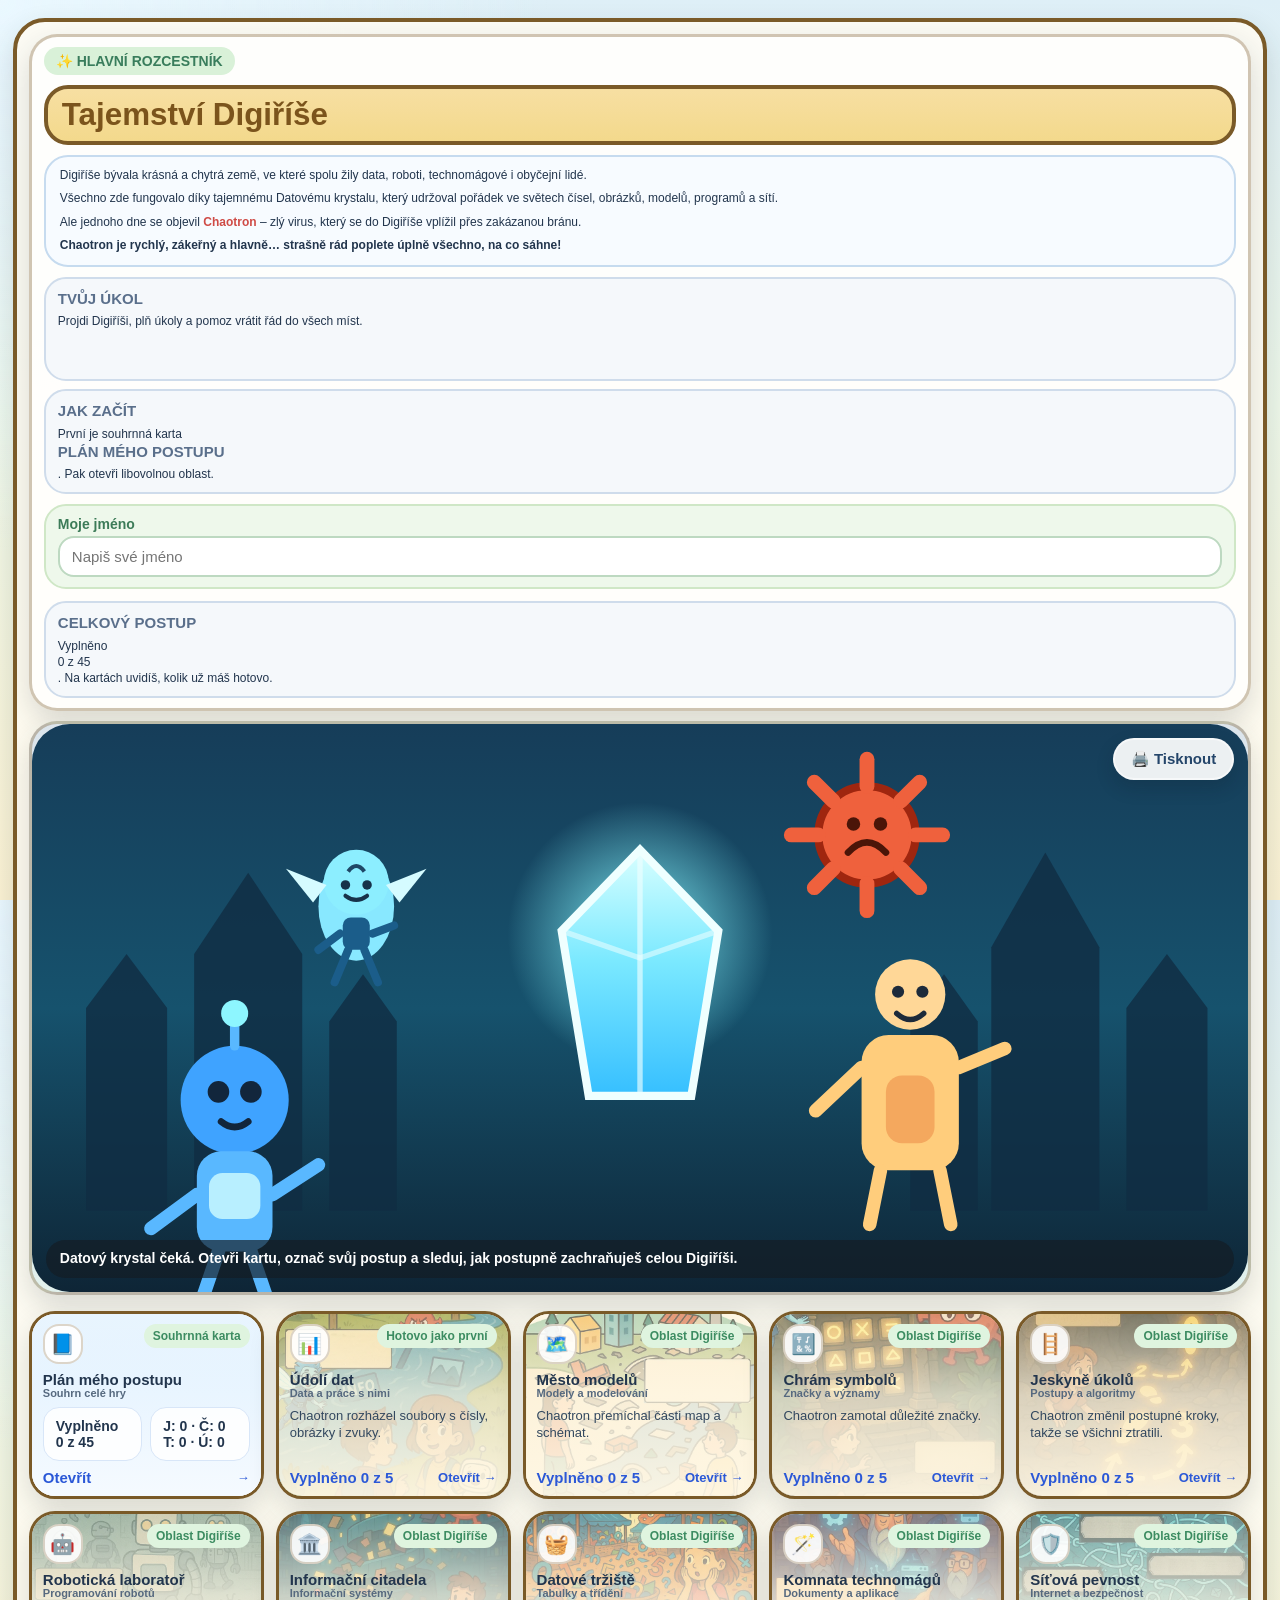
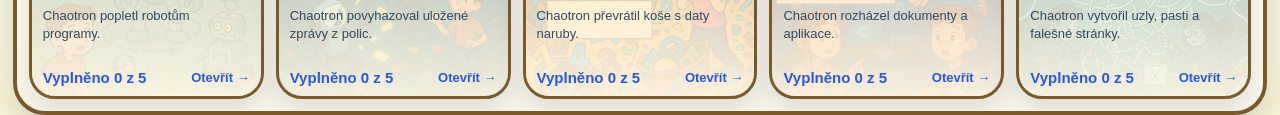
==== commit ba207201: "Add files via upload" ====
--- a/index.html
+++ b/index.html
@@ -25,7 +25,7 @@
         </div>
         <div class="story-side">
           <div class="small-info"><strong>Tvůj úkol</strong>Projdi Digiříši, plň úkoly a pomoz vrátit řád do všech míst.</div>
-          <div class="small-info"><strong>Jak začít</strong>První je souhrnná karta <strong>Plán mého postupu</strong>, pak otevři libovolnou oblast.</div>
+          <div class="small-info"><strong>Jak začít</strong>První je souhrnná karta <strong>Plán mého postupu</strong>. Pak otevři libovolnou oblast.</div>
         </div>
       </div>
       <div class="intro-footer">
@@ -33,7 +33,7 @@
           <label for="studentNameMain">Moje jméno</label>
           <input id="studentNameMain" data-student-name type="text" placeholder="Napiš své jméno">
         </div>
-        <div class="small-info"><strong>Celkový postup</strong>Vyplněno <span id="mainTotalProgress">0 z 45</span>, na kartách uvidíš, kolik už máš hotovo.</div>
+        <div class="small-info"><strong>Celkový postup</strong>Vyplněno <span id="mainTotalProgress">0 z 45</span>. Na kartách uvidíš, kolik už máš hotovo.</div>
       </div>
     </div>
     <div class="panel hero-illustration">
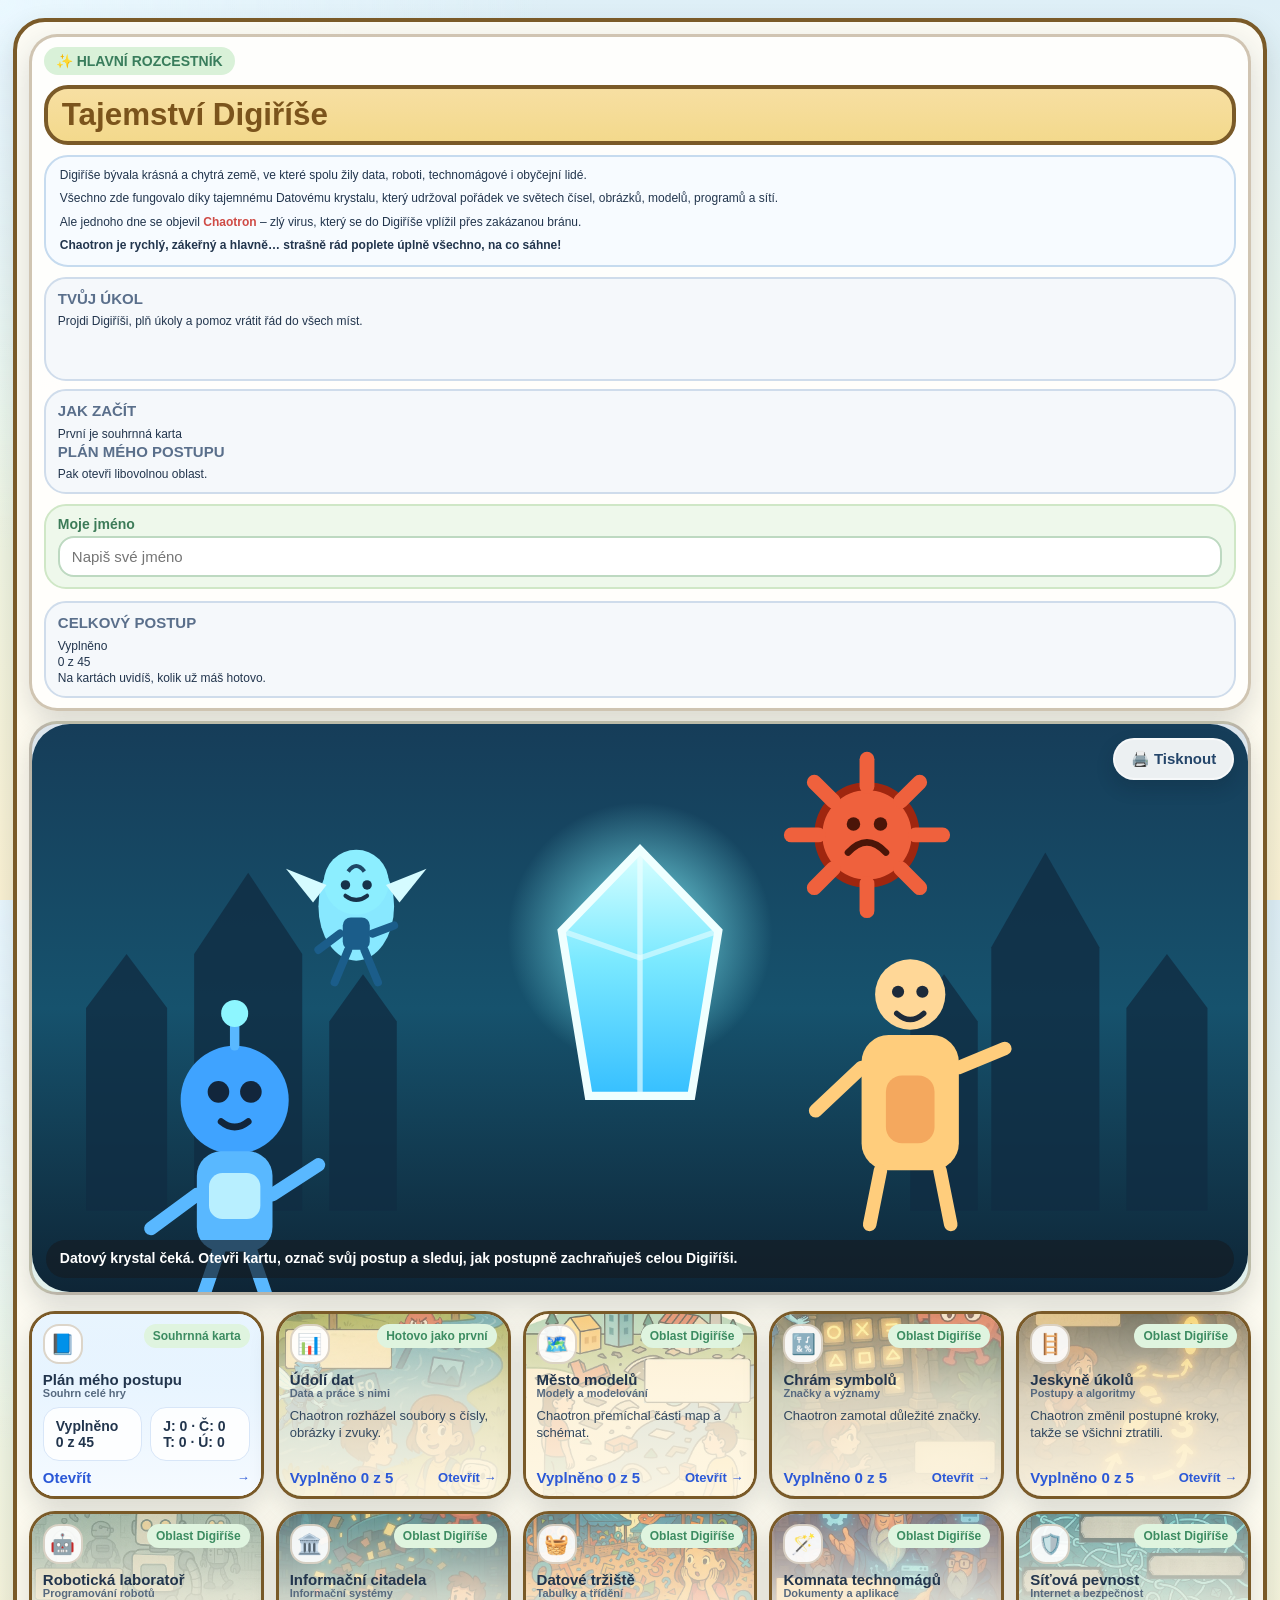
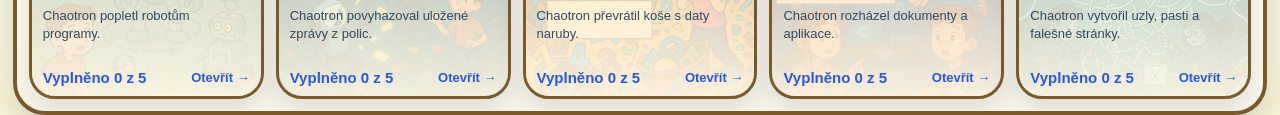
==== commit a7a62f7e: "Add files via upload" ====
--- a/index.html
+++ b/index.html
@@ -25,7 +25,7 @@
         </div>
         <div class="story-side">
           <div class="small-info"><strong>Tvůj úkol</strong>Projdi Digiříši, plň úkoly a pomoz vrátit řád do všech míst.</div>
-          <div class="small-info"><strong>Jak začít</strong>První je souhrnná karta <strong>Plán mého postupu</strong>. Pak otevři libovolnou oblast.</div>
+          <div class="small-info"><strong>Jak začít</strong>První je souhrnná karta <strong>Plán mého postupu</strong> Pak otevři libovolnou oblast.</div>
         </div>
       </div>
       <div class="intro-footer">
@@ -33,7 +33,7 @@
           <label for="studentNameMain">Moje jméno</label>
           <input id="studentNameMain" data-student-name type="text" placeholder="Napiš své jméno">
         </div>
-        <div class="small-info"><strong>Celkový postup</strong>Vyplněno <span id="mainTotalProgress">0 z 45</span>. Na kartách uvidíš, kolik už máš hotovo.</div>
+        <div class="small-info"><strong>Celkový postup</strong>Vyplněno <span id="mainTotalProgress">0 z 45</span> Na kartách uvidíš, kolik už máš hotovo.</div>
       </div>
     </div>
     <div class="panel hero-illustration">
